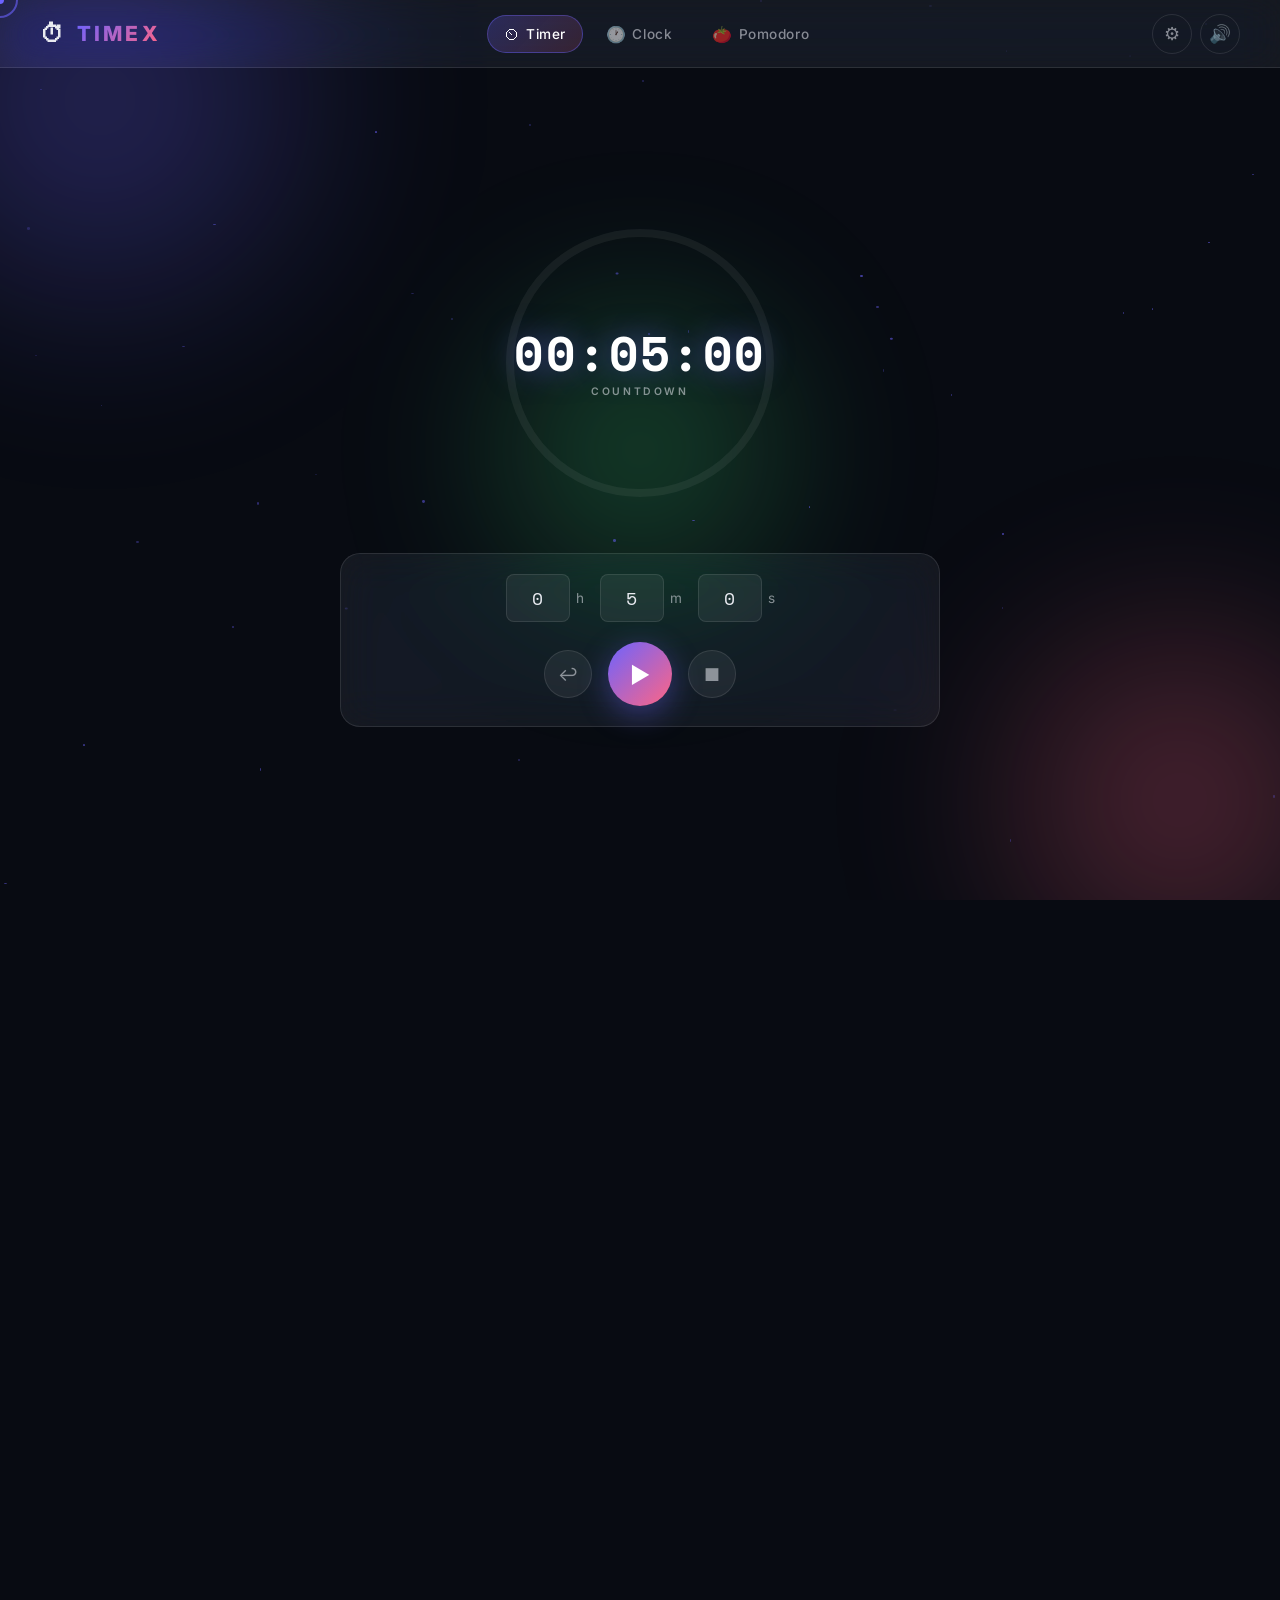
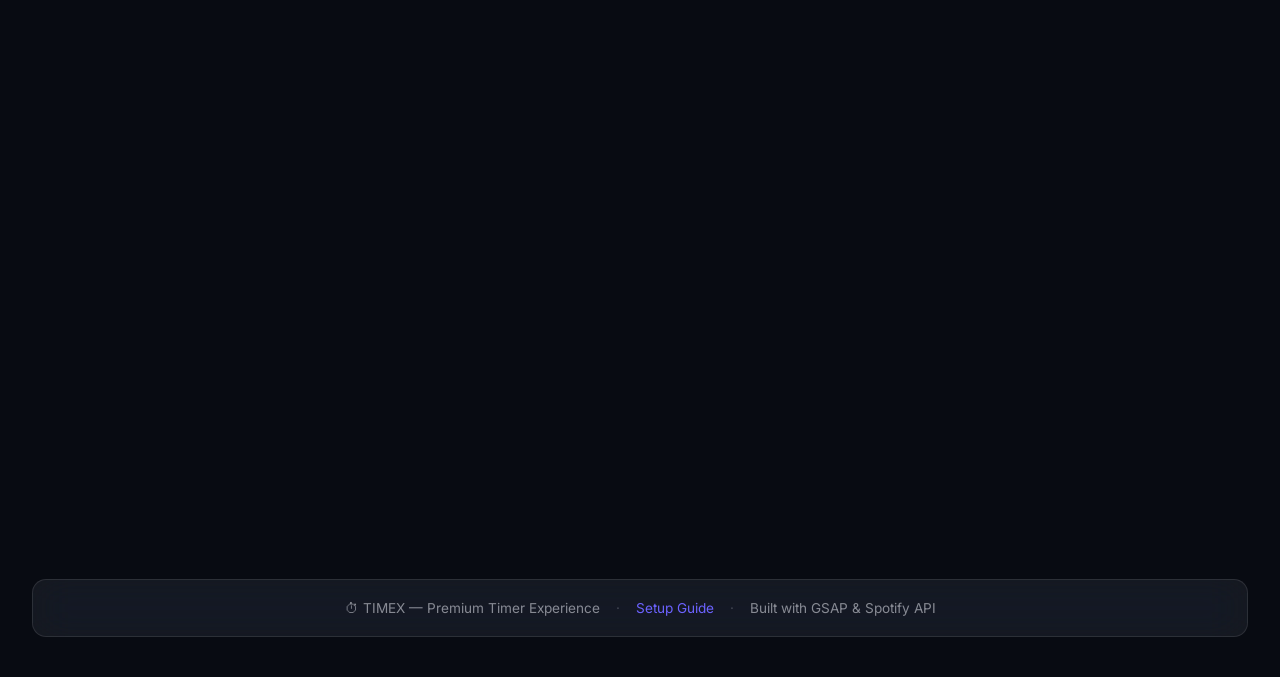
==== index.html @ 43465fa5 "feat: build immersive timer website with Spotify, Pomodoro, world clocks, GSAP animations Agent-Logs" ====
<!DOCTYPE html>
<html lang="en">
<head>
  <meta charset="UTF-8" />
  <meta name="viewport" content="width=device-width, initial-scale=1.0" />
  <title>⏱ Immersive Timer</title>
  <link rel="stylesheet" href="css/style.css" />
  <link rel="preconnect" href="https://fonts.googleapis.com" />
  <link rel="preconnect" href="https://fonts.gstatic.com" crossorigin />
  <link href="https://fonts.googleapis.com/css2?family=Inter:wght@300;400;500;600;700;800;900&family=Space+Mono:wght@400;700&display=swap" rel="stylesheet" />
</head>
<body>
  <!-- Animated background -->
  <div class="bg-canvas" id="bgCanvas">
    <div class="orb orb-1"></div>
    <div class="orb orb-2"></div>
    <div class="orb orb-3"></div>
    <div class="particle-field" id="particleField"></div>
  </div>

  <!-- Custom cursor -->
  <div class="cursor-dot" id="cursorDot"></div>
  <div class="cursor-ring" id="cursorRing"></div>

  <!-- ===================== HEADER ===================== -->
  <header class="site-header glass" id="siteHeader">
    <div class="header-inner">
      <div class="logo">
        <span class="logo-icon">⏱</span>
        <span class="logo-text">TIMEX</span>
      </div>
      <nav class="mode-nav">
        <button class="nav-btn active" data-mode="timer" aria-label="Custom Timer">
          <span class="nav-icon">⏲</span><span class="nav-label">Timer</span>
        </button>
        <button class="nav-btn" data-mode="stopclock" aria-label="Stop Clock">
          <span class="nav-icon">🕐</span><span class="nav-label">Clock</span>
        </button>
        <button class="nav-btn" data-mode="pomodoro" aria-label="Pomodoro">
          <span class="nav-icon">🍅</span><span class="nav-label">Pomodoro</span>
        </button>
      </nav>
      <div class="header-actions">
        <button class="icon-btn" id="settingsToggle" aria-label="Settings" title="Settings">⚙</button>
        <button class="icon-btn" id="soundToggle" aria-label="Toggle Sound" title="Toggle Sound">🔊</button>
      </div>
    </div>
  </header>

  <!-- ===================== HERO / TIMER SECTION ===================== -->
  <main>
    <section class="hero-section" id="heroSection">
      <div class="hero-content">
        <!-- Completion ring -->
        <div class="timer-ring-wrap" id="timerRingWrap">
          <svg class="timer-ring-svg" viewBox="0 0 300 300" aria-hidden="true">
            <circle class="ring-track" cx="150" cy="150" r="130"/>
            <circle class="ring-progress" id="ringProgress" cx="150" cy="150" r="130"/>
          </svg>

          <!-- Timer display -->
          <div class="timer-face" id="timerFace">
            <!-- Custom Timer mode -->
            <div class="mode-display" id="displayTimer">
              <div class="time-digits" id="timerDigits">00:00:00</div>
              <div class="mode-label">COUNTDOWN</div>
            </div>

            <!-- Stop Clock mode -->
            <div class="mode-display hidden" id="displayClock">
              <div class="time-digits" id="clockDigits">00:00:00</div>
              <div class="clock-date" id="clockDate"></div>
              <div class="mode-label">LIVE CLOCK</div>
            </div>

            <!-- Pomodoro mode -->
            <div class="mode-display hidden" id="displayPomodoro">
              <div class="pomodoro-phase-badge" id="pomPhaseBadge">WORK</div>
              <div class="time-digits" id="pomDigits">25:00</div>
              <div class="pomodoro-progress">
                <span id="pomCycleCount">0</span> cycles completed
              </div>
              <div class="mode-label">POMODORO</div>
            </div>
          </div>
        </div>

        <!-- Controls -->
        <div class="controls-bar glass" id="controlsBar">
          <!-- Custom timer inputs (shown in timer mode) -->
          <div class="timer-inputs" id="timerInputs">
            <label class="input-group">
              <input type="number" id="inputHours" min="0" max="99" value="0" placeholder="HH" />
              <span>h</span>
            </label>
            <label class="input-group">
              <input type="number" id="inputMinutes" min="0" max="59" value="5" placeholder="MM" />
              <span>m</span>
            </label>
            <label class="input-group">
              <input type="number" id="inputSeconds" min="0" max="59" value="0" placeholder="SS" />
              <span>s</span>
            </label>
          </div>

          <!-- Playback buttons -->
          <div class="playback-btns">
            <button class="ctrl-btn ctrl-reset" id="btnReset" aria-label="Reset">↩</button>
            <button class="ctrl-btn ctrl-play" id="btnPlay" aria-label="Start/Pause">▶</button>
            <button class="ctrl-btn ctrl-stop" id="btnStop" aria-label="Stop">■</button>
          </div>
        </div>

        <!-- Completion banner -->
        <div class="completion-banner hidden" id="completionBanner">
          <div class="completion-inner">
            <div class="completion-emoji">🎉</div>
            <div class="completion-text">Time's Up!</div>
          </div>
        </div>
      </div>
    </section>

    <!-- ===================== SETTINGS PANEL ===================== -->
    <div class="settings-overlay hidden" id="settingsOverlay">
      <div class="settings-panel glass" id="settingsPanel">
        <div class="panel-header">
          <h2>Settings</h2>
          <button class="close-btn" id="settingsClose" aria-label="Close Settings">✕</button>
        </div>
        <div class="panel-body">
          <section class="setting-group">
            <h3>Pomodoro Durations</h3>
            <label class="setting-row">
              Work duration (min)
              <input type="number" id="pomWorkDuration" min="1" max="120" value="25" />
            </label>
            <label class="setting-row">
              Short break (min)
              <input type="number" id="pomShortBreak" min="1" max="60" value="5" />
            </label>
            <label class="setting-row">
              Long break (min)
              <input type="number" id="pomLongBreak" min="1" max="60" value="15" />
            </label>
            <label class="setting-row">
              Cycles before long break
              <input type="number" id="pomCyclesBeforeLong" min="1" max="10" value="4" />
            </label>
          </section>
          <section class="setting-group">
            <h3>Notifications</h3>
            <label class="setting-row toggle-row">
              Browser notifications
              <div class="toggle-switch">
                <input type="checkbox" id="notifToggle" />
                <span class="toggle-slider"></span>
              </div>
            </label>
            <label class="setting-row toggle-row">
              Sound alerts
              <div class="toggle-switch">
                <input type="checkbox" id="soundSetting" checked />
                <span class="toggle-slider"></span>
              </div>
            </label>
          </section>
          <section class="setting-group">
            <h3>Spotify</h3>
            <label class="setting-row toggle-row">
              Pause music with timer
              <div class="toggle-switch">
                <input type="checkbox" id="spotifyPauseWithTimer" checked />
                <span class="toggle-slider"></span>
              </div>
            </label>
            <label class="setting-row">
              Client ID
              <input type="text" id="spotifyClientId" placeholder="Your Spotify Client ID" />
            </label>
            <button class="btn-primary" id="saveSpotifyClientId">Save & Connect</button>
          </section>
        </div>
      </div>
    </div>

    <!-- ===================== SPOTIFY WIDGET ===================== -->
    <section class="spotify-section section-block" id="spotifySection">
      <div class="section-header">
        <h2 class="section-title">
          <span class="section-icon">🎵</span> Now Playing
        </h2>
      </div>
      <div class="spotify-widget glass" id="spotifyWidget">
        <!-- Not connected state -->
        <div class="spotify-auth" id="spotifyAuth">
          <div class="spotify-logo">
            <svg viewBox="0 0 24 24" fill="#1DB954" width="40" height="40" aria-hidden="true">
              <path d="M12 0C5.37 0 0 5.373 0 12s5.37 12 12 12 12-5.373 12-12S18.63 0 12 0zm5.519 17.322a.748.748 0 01-1.03.248c-2.82-1.724-6.37-2.113-10.553-1.157a.748.748 0 01-.89-.572.75.75 0 01.572-.89c4.575-1.045 8.498-.596 11.649 1.34.353.216.463.68.252 1.031zm1.473-3.276a.935.935 0 01-1.287.308C14.67 12.43 10.517 11.68 6.32 12.88a.936.936 0 01-.569-1.784c4.65-1.328 9.255-.575 12.932 1.661a.935.935 0 01.31 1.289zm.126-3.41c-4.137-2.457-10.966-2.682-14.918-1.484a1.123 1.123 0 01-.678-2.147c4.541-1.43 12.093-1.153 16.866 1.717a1.123 1.123 0 01-1.27 1.865v-.001z"/>
            </svg>
          </div>
          <p>Connect Spotify to control your music</p>
          <button class="btn-spotify" id="spotifyLoginBtn" aria-label="Connect Spotify">
            Connect Spotify
          </button>
        </div>

        <!-- Connected / playing state -->
        <div class="spotify-player hidden" id="spotifyPlayer">
          <div class="now-playing-art">
            <img id="albumArt" src="" alt="Album Art" loading="lazy" />
            <div class="art-glow" id="artGlow"></div>
          </div>
          <div class="now-playing-info">
            <div class="track-name" id="trackName">No track</div>
            <div class="artist-name" id="artistName">—</div>
            <div class="album-name" id="albumName">—</div>
            <div class="progress-bar-wrap">
              <span class="progress-time" id="progressTime">0:00</span>
              <div class="progress-bar" id="progressBar">
                <div class="progress-fill" id="progressFill"></div>
              </div>
              <span class="progress-time" id="durationTime">0:00</span>
            </div>
          </div>
          <div class="spotify-controls">
            <button class="sp-btn" id="spPrev" aria-label="Previous track">⏮</button>
            <button class="sp-btn sp-play" id="spPlayPause" aria-label="Play/Pause">⏸</button>
            <button class="sp-btn" id="spNext" aria-label="Next track">⏭</button>
          </div>
          <button class="sp-disconnect" id="spotifyDisconnect" aria-label="Disconnect Spotify">Disconnect</button>
        </div>
      </div>
    </section>

    <!-- ===================== WORLD CLOCKS ===================== -->
    <section class="worldclocks-section section-block" id="worldClocksSection">
      <div class="section-header">
        <h2 class="section-title">
          <span class="section-icon">🌍</span> World Clocks
        </h2>
      </div>
      <div class="worldclocks-grid" id="worldClocksGrid">
        <!-- Populated by JS -->
      </div>
    </section>

    <!-- ===================== FOOTER ===================== -->
    <footer class="site-footer glass">
      <div class="footer-inner">
        <span>⏱ TIMEX — Premium Timer Experience</span>
        <span class="footer-sep">·</span>
        <a href="SETUP.md" class="footer-link">Setup Guide</a>
        <span class="footer-sep">·</span>
        <span>Built with GSAP &amp; Spotify API</span>
      </div>
    </footer>
  </main>

  <!-- Audio element for completion sound (generated by Web Audio API) -->
  <div aria-live="polite" id="liveRegion" class="sr-only"></div>

  <!-- Scripts -->
  <script src="https://cdnjs.cloudflare.com/ajax/libs/gsap/3.12.5/gsap.min.js"
    integrity="sha512-7eHRwcbYkK4d9d/6tD8X8U9KB9TbMkByBFnELg/4Cf9ORhvf1y7qqaAggr35r14e3y/gBLmX8yYfqZPjD4ibA=="
    crossorigin="anonymous" referrerpolicy="no-referrer"></script>
  <script src="https://cdnjs.cloudflare.com/ajax/libs/gsap/3.12.5/ScrollTrigger.min.js"
    integrity="sha512-onMTRKJBKz8M1TnqqDuGBlowlH0ohFzMXYRNebz+yOcc5TQr/zAKsthzhuv0hiyUKEiQEQXIYnkA/Q2su2RMA=="
    crossorigin="anonymous" referrerpolicy="no-referrer"></script>
  <script src="js/timer.js"></script>
  <script src="js/spotify.js"></script>
  <script src="js/worldclocks.js"></script>
  <script src="js/app.js"></script>
</body>
</html>
---- css/style.css ----
/* =========================================================
   TIMEX — Immersive Timer  |  css/style.css
   Dark glassmorphism aesthetic with GSAP-powered animations
   ========================================================= */

/* ── Variables ── */
:root {
  --clr-bg:        #080b12;
  --clr-surface:   rgba(255,255,255,0.04);
  --clr-glass:     rgba(255,255,255,0.06);
  --clr-glass-hov: rgba(255,255,255,0.10);
  --clr-border:    rgba(255,255,255,0.10);
  --clr-accent:    #6c63ff;
  --clr-accent2:   #ff6584;
  --clr-spotify:   #1DB954;
  --clr-text:      #e8eaf0;
  --clr-text-dim:  rgba(232,234,240,0.55);
  --clr-white:     #ffffff;
  --font-ui:       'Inter', sans-serif;
  --font-mono:     'Space Mono', monospace;
  --radius-lg:     20px;
  --radius-md:     14px;
  --radius-sm:     8px;
  --shadow-glow:   0 0 60px rgba(108,99,255,0.25);
  --transition:    0.3s cubic-bezier(0.4, 0, 0.2, 1);
}

/* ── Reset ── */
*, *::before, *::after { box-sizing: border-box; margin: 0; padding: 0; }
html { scroll-behavior: smooth; }
body {
  font-family: var(--font-ui);
  background: var(--clr-bg);
  color: var(--clr-text);
  min-height: 100vh;
  overflow-x: hidden;
  cursor: none;
}
img { display: block; max-width: 100%; }
a { color: inherit; text-decoration: none; }
input { font-family: inherit; }
button { font-family: inherit; cursor: none; }

/* ── Accessibility ── */
.sr-only {
  position: absolute; width: 1px; height: 1px;
  padding: 0; margin: -1px; overflow: hidden;
  clip: rect(0,0,0,0); border: 0;
}

/* =========================================================
   BACKGROUND
   ========================================================= */
.bg-canvas {
  position: fixed; inset: 0; z-index: 0;
  pointer-events: none; overflow: hidden;
}

.orb {
  position: absolute;
  border-radius: 50%;
  filter: blur(80px);
  opacity: 0.35;
  animation: orbFloat 20s ease-in-out infinite alternate;
}
.orb-1 {
  width: 600px; height: 600px;
  background: radial-gradient(circle, #6c63ff, transparent 70%);
  top: -200px; left: -200px;
  animation-duration: 18s;
}
.orb-2 {
  width: 500px; height: 500px;
  background: radial-gradient(circle, #ff6584, transparent 70%);
  bottom: -150px; right: -150px;
  animation-duration: 22s;
  animation-delay: -8s;
}
.orb-3 {
  width: 400px; height: 400px;
  background: radial-gradient(circle, #43e97b, transparent 70%);
  top: 50%; left: 50%;
  transform: translate(-50%, -50%);
  animation-duration: 25s;
  animation-delay: -14s;
}

@keyframes orbFloat {
  0%   { transform: translate(0, 0) scale(1); }
  50%  { transform: translate(40px, 30px) scale(1.05); }
  100% { transform: translate(-30px, 50px) scale(0.95); }
}

/* Particle canvas */
.particle-field { position: absolute; inset: 0; }

/* =========================================================
   CUSTOM CURSOR
   ========================================================= */
.cursor-dot, .cursor-ring {
  position: fixed;
  pointer-events: none;
  z-index: 9999;
  border-radius: 50%;
  transform: translate(-50%, -50%);
  transition: opacity 0.2s;
}
.cursor-dot {
  width: 8px; height: 8px;
  background: var(--clr-accent);
  top: 0; left: 0;
}
.cursor-ring {
  width: 36px; height: 36px;
  border: 2px solid rgba(108,99,255,0.6);
  top: 0; left: 0;
  transition: width 0.2s, height 0.2s, border-color 0.2s;
}
.cursor-ring.hover {
  width: 56px; height: 56px;
  border-color: var(--clr-accent);
}

/* =========================================================
   GLASS UTILITY
   ========================================================= */
.glass {
  background: var(--clr-glass);
  backdrop-filter: blur(20px) saturate(180%);
  -webkit-backdrop-filter: blur(20px) saturate(180%);
  border: 1px solid var(--clr-border);
  border-radius: var(--radius-lg);
}

/* =========================================================
   HEADER
   ========================================================= */
.site-header {
  position: fixed; top: 0; left: 0; right: 0;
  z-index: 100;
  border-radius: 0;
  border-top: 0;
  border-left: 0;
  border-right: 0;
  padding: 0 2rem;
  height: 68px;
  display: flex; align-items: center;
}
.header-inner {
  width: 100%; display: flex;
  align-items: center; justify-content: space-between;
  max-width: 1200px; margin: 0 auto;
}
.logo {
  display: flex; align-items: center; gap: 10px;
  font-weight: 800; font-size: 1.3rem;
  letter-spacing: 0.15em;
}
.logo-icon { font-size: 1.5rem; }
.logo-text {
  background: linear-gradient(135deg, var(--clr-accent), var(--clr-accent2));
  -webkit-background-clip: text; -webkit-text-fill-color: transparent;
}

.mode-nav { display: flex; gap: 6px; }
.nav-btn {
  display: flex; align-items: center; gap: 6px;
  padding: 8px 16px;
  border: 1px solid transparent;
  border-radius: 100px;
  background: transparent;
  color: var(--clr-text-dim);
  font-size: 0.85rem;
  font-weight: 500;
  letter-spacing: 0.04em;
  transition: var(--transition);
}
.nav-btn:hover {
  background: var(--clr-glass-hov);
  color: var(--clr-text);
  border-color: var(--clr-border);
}
.nav-btn.active {
  background: linear-gradient(135deg, rgba(108,99,255,0.25), rgba(255,101,132,0.15));
  color: var(--clr-white);
  border-color: rgba(108,99,255,0.4);
}
.nav-icon { font-size: 1rem; }

.header-actions { display: flex; gap: 8px; }
.icon-btn {
  width: 40px; height: 40px;
  display: flex; align-items: center; justify-content: center;
  border: 1px solid var(--clr-border);
  border-radius: 50%;
  background: transparent;
  color: var(--clr-text-dim);
  font-size: 1.1rem;
  transition: var(--transition);
}
.icon-btn:hover {
  background: var(--clr-glass-hov);
  color: var(--clr-text);
  border-color: var(--clr-accent);
}

/* =========================================================
   HERO / TIMER SECTION
   ========================================================= */
.hero-section {
  min-height: 100vh;
  display: flex; align-items: center; justify-content: center;
  padding: 100px 2rem 60px;
  position: relative; z-index: 1;
}
.hero-content {
  display: flex; flex-direction: column;
  align-items: center; gap: 40px;
  width: 100%; max-width: 600px;
}

/* Ring */
.timer-ring-wrap {
  position: relative;
  width: 300px; height: 300px;
  flex-shrink: 0;
}
.timer-ring-svg {
  position: absolute; inset: 0;
  width: 100%; height: 100%;
  transform: rotate(-90deg);
}
.ring-track {
  fill: none;
  stroke: rgba(255,255,255,0.06);
  stroke-width: 8;
}
.ring-progress {
  fill: none;
  stroke: url(#ringGrad);
  stroke-width: 8;
  stroke-linecap: round;
  stroke-dasharray: 816.81; /* 2π × 130 */
  stroke-dashoffset: 0;
  transition: stroke-dashoffset 1s linear;
  filter: drop-shadow(0 0 8px rgba(108,99,255,0.7));
}

/* Inject gradient via JS or inline SVG defs */
.timer-ring-svg defs { display: none; }

.timer-face {
  position: absolute; inset: 0;
  display: flex; align-items: center; justify-content: center;
}
.mode-display {
  display: flex; flex-direction: column;
  align-items: center; gap: 8px;
  text-align: center;
}
.mode-display.hidden { display: none; }

.time-digits {
  font-family: var(--font-mono);
  font-size: clamp(2rem, 7vw, 3rem);
  font-weight: 700;
  color: var(--clr-white);
  letter-spacing: 0.05em;
  text-shadow: 0 0 30px rgba(108,99,255,0.5);
  line-height: 1;
}
.mode-label {
  font-size: 0.65rem;
  letter-spacing: 0.25em;
  color: var(--clr-text-dim);
  font-weight: 600;
}
.clock-date {
  font-size: 0.8rem;
  color: var(--clr-text-dim);
  letter-spacing: 0.05em;
}
.pomodoro-phase-badge {
  font-size: 0.7rem;
  font-weight: 700;
  letter-spacing: 0.2em;
  padding: 3px 12px;
  border-radius: 100px;
  background: linear-gradient(135deg, var(--clr-accent), var(--clr-accent2));
  color: white;
}
.pomodoro-progress {
  font-size: 0.72rem;
  color: var(--clr-text-dim);
}

/* Controls bar */
.controls-bar {
  width: 100%;
  padding: 20px 24px;
  display: flex;
  flex-direction: column;
  align-items: center;
  gap: 20px;
}

/* Timer inputs */
.timer-inputs {
  display: flex; gap: 16px; align-items: center;
}
.input-group {
  display: flex; align-items: center; gap: 6px;
  font-size: 0.85rem; color: var(--clr-text-dim);
}
.input-group input {
  width: 64px;
  padding: 10px 12px;
  background: rgba(255,255,255,0.06);
  border: 1px solid var(--clr-border);
  border-radius: var(--radius-sm);
  color: var(--clr-text);
  font-family: var(--font-mono);
  font-size: 1.1rem;
  text-align: center;
  transition: var(--transition);
  appearance: textfield;
}
.input-group input::-webkit-outer-spin-button,
.input-group input::-webkit-inner-spin-button { appearance: none; }
.input-group input:focus {
  outline: none;
  border-color: var(--clr-accent);
  background: rgba(108,99,255,0.1);
}

/* Playback buttons */
.playback-btns {
  display: flex; gap: 16px; align-items: center;
}
.ctrl-btn {
  display: flex; align-items: center; justify-content: center;
  border: none;
  border-radius: 50%;
  font-size: 1.1rem;
  transition: var(--transition);
}
.ctrl-play {
  width: 64px; height: 64px;
  background: linear-gradient(135deg, var(--clr-accent), var(--clr-accent2));
  color: white;
  font-size: 1.4rem;
  box-shadow: 0 8px 30px rgba(108,99,255,0.4);
}
.ctrl-play:hover {
  transform: scale(1.08);
  box-shadow: 0 12px 40px rgba(108,99,255,0.6);
}
.ctrl-reset, .ctrl-stop {
  width: 48px; height: 48px;
  background: var(--clr-glass);
  color: var(--clr-text-dim);
  border: 1px solid var(--clr-border);
}
.ctrl-reset:hover, .ctrl-stop:hover {
  background: var(--clr-glass-hov);
  color: var(--clr-text);
  border-color: var(--clr-accent);
}
.ctrl-btn:active { transform: scale(0.94); }

/* Completion banner */
.completion-banner {
  position: fixed; inset: 0; z-index: 200;
  display: flex; align-items: center; justify-content: center;
  background: rgba(8, 11, 18, 0.85);
  backdrop-filter: blur(10px);
}
.completion-banner.hidden { display: none; }
.completion-inner {
  display: flex; flex-direction: column; align-items: center; gap: 20px;
  padding: 60px 80px;
  border-radius: var(--radius-lg);
  background: var(--clr-glass);
  border: 1px solid var(--clr-border);
  box-shadow: var(--shadow-glow);
}
.completion-emoji { font-size: 4rem; animation: pulse 1s ease-in-out infinite; }
.completion-text {
  font-size: 2.5rem; font-weight: 900;
  background: linear-gradient(135deg, var(--clr-accent), var(--clr-accent2));
  -webkit-background-clip: text; -webkit-text-fill-color: transparent;
}
@keyframes pulse {
  0%, 100% { transform: scale(1); }
  50% { transform: scale(1.15); }
}

/* =========================================================
   SETTINGS PANEL
   ========================================================= */
.settings-overlay {
  position: fixed; inset: 0; z-index: 150;
  background: rgba(8,11,18,0.7);
  backdrop-filter: blur(8px);
  display: flex; align-items: center; justify-content: center;
}
.settings-overlay.hidden { display: none; }
.settings-panel {
  width: 100%; max-width: 480px;
  max-height: 85vh;
  overflow-y: auto;
  padding: 0;
}
.panel-header {
  display: flex; align-items: center; justify-content: space-between;
  padding: 20px 28px;
  border-bottom: 1px solid var(--clr-border);
  position: sticky; top: 0;
  background: rgba(8,11,18,0.9);
  backdrop-filter: blur(10px);
  border-radius: var(--radius-lg) var(--radius-lg) 0 0;
}
.panel-header h2 {
  font-size: 1.1rem; font-weight: 700; letter-spacing: 0.05em;
}
.close-btn {
  width: 32px; height: 32px;
  display: flex; align-items: center; justify-content: center;
  border: 1px solid var(--clr-border); border-radius: 50%;
  background: transparent; color: var(--clr-text-dim);
  font-size: 0.9rem;
  transition: var(--transition);
}
.close-btn:hover { background: var(--clr-glass-hov); color: var(--clr-text); }
.panel-body { padding: 24px 28px; display: flex; flex-direction: column; gap: 28px; }

.setting-group h3 {
  font-size: 0.75rem; letter-spacing: 0.18em; font-weight: 600;
  color: var(--clr-accent); text-transform: uppercase;
  margin-bottom: 14px;
}
.setting-row {
  display: flex; align-items: center; justify-content: space-between;
  gap: 12px; padding: 8px 0;
  font-size: 0.9rem; color: var(--clr-text-dim);
  border-bottom: 1px solid rgba(255,255,255,0.04);
}
.setting-row:last-child { border-bottom: none; }
.setting-row input[type="number"],
.setting-row input[type="text"] {
  width: 90px; padding: 7px 10px;
  background: rgba(255,255,255,0.06);
  border: 1px solid var(--clr-border);
  border-radius: var(--radius-sm);
  color: var(--clr-text);
  font-size: 0.9rem; text-align: center;
  transition: var(--transition);
  font-family: inherit;
}
.setting-row input[type="text"] {
  width: 180px; text-align: left;
}
.setting-row input:focus {
  outline: none; border-color: var(--clr-accent);
  background: rgba(108,99,255,0.1);
}

/* Toggle switch */
.toggle-row { cursor: none; }
.toggle-switch {
  position: relative; width: 46px; height: 26px; flex-shrink: 0;
}
.toggle-switch input { opacity: 0; width: 0; height: 0; }
.toggle-slider {
  position: absolute; inset: 0;
  background: rgba(255,255,255,0.12);
  border-radius: 100px;
  transition: var(--transition);
}
.toggle-slider::before {
  content: '';
  position: absolute;
  width: 20px; height: 20px; border-radius: 50%;
  background: white;
  top: 3px; left: 3px;
  transition: var(--transition);
}
.toggle-switch input:checked + .toggle-slider {
  background: linear-gradient(135deg, var(--clr-accent), var(--clr-accent2));
}
.toggle-switch input:checked + .toggle-slider::before {
  transform: translateX(20px);
}

/* Buttons */
.btn-primary {
  padding: 10px 20px;
  border: none;
  border-radius: var(--radius-sm);
  background: linear-gradient(135deg, var(--clr-accent), var(--clr-accent2));
  color: white; font-weight: 600; font-size: 0.9rem;
  margin-top: 8px;
  transition: var(--transition);
}
.btn-primary:hover { opacity: 0.9; transform: translateY(-1px); }

/* =========================================================
   SECTION BLOCKS
   ========================================================= */
.section-block {
  position: relative; z-index: 1;
  padding: 80px 2rem;
  max-width: 1200px;
  margin: 0 auto;
}
.section-header { margin-bottom: 40px; text-align: center; }
.section-title {
  font-size: clamp(1.6rem, 4vw, 2.4rem);
  font-weight: 800;
  letter-spacing: -0.02em;
  display: flex; align-items: center; justify-content: center; gap: 12px;
}
.section-icon { font-size: 1.3em; }

/* =========================================================
   SPOTIFY WIDGET
   ========================================================= */
.spotify-widget {
  max-width: 700px; margin: 0 auto;
  padding: 36px;
  transition: var(--transition);
}
.spotify-widget:hover {
  background: var(--clr-glass-hov);
  box-shadow: 0 20px 60px rgba(29,185,84,0.12);
}

/* Auth state */
.spotify-auth {
  display: flex; flex-direction: column;
  align-items: center; gap: 20px;
  text-align: center; padding: 20px 0;
}
.spotify-auth p { color: var(--clr-text-dim); }
.btn-spotify {
  padding: 12px 32px;
  border: none; border-radius: 100px;
  background: var(--clr-spotify);
  color: #000; font-weight: 700; font-size: 0.95rem;
  letter-spacing: 0.04em;
  transition: var(--transition);
  box-shadow: 0 8px 30px rgba(29,185,84,0.35);
}
.btn-spotify:hover {
  transform: translateY(-2px);
  box-shadow: 0 12px 40px rgba(29,185,84,0.5);
}

/* Player state */
.spotify-player {
  display: grid;
  grid-template-columns: auto 1fr;
  grid-template-rows: auto auto auto;
  gap: 20px;
  align-items: start;
}
.spotify-player.hidden { display: none; }

.now-playing-art {
  position: relative;
  grid-row: span 2;
  width: 120px; height: 120px;
  border-radius: var(--radius-md);
  overflow: visible;
  flex-shrink: 0;
}
.now-playing-art img {
  width: 120px; height: 120px;
  border-radius: var(--radius-md);
  object-fit: cover;
  position: relative; z-index: 1;
}
.art-glow {
  position: absolute;
  inset: -8px;
  border-radius: 20px;
  filter: blur(20px);
  opacity: 0.5;
  background: var(--clr-spotify);
  z-index: 0;
}

.now-playing-info { min-width: 0; }
.track-name {
  font-size: 1.1rem; font-weight: 700;
  white-space: nowrap; overflow: hidden; text-overflow: ellipsis;
  margin-bottom: 4px;
}
.artist-name { color: var(--clr-text-dim); font-size: 0.9rem; margin-bottom: 2px; }
.album-name  { color: var(--clr-text-dim); font-size: 0.8rem; margin-bottom: 12px; }

.progress-bar-wrap {
  display: flex; align-items: center; gap: 8px;
}
.progress-time { font-size: 0.75rem; color: var(--clr-text-dim); width: 36px; flex-shrink: 0; }
.progress-bar {
  flex: 1; height: 4px;
  background: rgba(255,255,255,0.1);
  border-radius: 100px; overflow: hidden;
}
.progress-fill {
  height: 100%;
  background: var(--clr-spotify);
  border-radius: 100px;
  width: 0%;
  transition: width 1s linear;
}

.spotify-controls {
  grid-column: span 2;
  display: flex; align-items: center; justify-content: center; gap: 20px;
}
.sp-btn {
  width: 44px; height: 44px;
  display: flex; align-items: center; justify-content: center;
  border: 1px solid var(--clr-border);
  border-radius: 50%;
  background: transparent;
  color: var(--clr-text-dim);
  font-size: 1.2rem;
  transition: var(--transition);
}
.sp-btn:hover {
  background: var(--clr-glass-hov);
  color: var(--clr-text);
  border-color: var(--clr-spotify);
}
.sp-play {
  width: 56px; height: 56px;
  background: var(--clr-spotify);
  color: #000; font-size: 1.4rem;
  border-color: var(--clr-spotify);
  box-shadow: 0 6px 24px rgba(29,185,84,0.3);
}
.sp-play:hover {
  transform: scale(1.08);
  box-shadow: 0 10px 32px rgba(29,185,84,0.5);
}
.sp-disconnect {
  grid-column: span 2;
  background: none; border: 1px solid rgba(255,255,255,0.12);
  border-radius: 100px;
  color: var(--clr-text-dim); font-size: 0.8rem;
  padding: 6px 18px;
  align-self: center; justify-self: center;
  transition: var(--transition);
}
.sp-disconnect:hover {
  border-color: var(--clr-accent2);
  color: var(--clr-accent2);
}

/* =========================================================
   WORLD CLOCKS
   ========================================================= */
.worldclocks-grid {
  display: grid;
  grid-template-columns: repeat(auto-fill, minmax(200px, 1fr));
  gap: 16px;
}
.clock-card {
  padding: 24px 20px;
  border-radius: var(--radius-md);
  background: var(--clr-glass);
  border: 1px solid var(--clr-border);
  text-align: center;
  transition: var(--transition);
  position: relative; overflow: hidden;
}
.clock-card::before {
  content: '';
  position: absolute; top: 0; left: 0; right: 0;
  height: 2px;
  background: linear-gradient(90deg, var(--clr-accent), var(--clr-accent2));
  opacity: 0;
  transition: var(--transition);
}
.clock-card:hover {
  background: var(--clr-glass-hov);
  transform: translateY(-4px);
  box-shadow: 0 16px 40px rgba(108,99,255,0.15);
}
.clock-card:hover::before { opacity: 1; }

.clock-city {
  font-size: 0.7rem; letter-spacing: 0.2em; font-weight: 700;
  color: var(--clr-accent); text-transform: uppercase; margin-bottom: 8px;
}
.clock-time {
  font-family: var(--font-mono);
  font-size: 1.5rem; font-weight: 700;
  color: var(--clr-white); letter-spacing: 0.04em;
  margin-bottom: 4px;
}
.clock-tz {
  font-size: 0.72rem; color: var(--clr-text-dim);
}
.clock-date-small {
  font-size: 0.72rem; color: var(--clr-text-dim); margin-top: 2px;
}

/* =========================================================
   FOOTER
   ========================================================= */
.site-footer {
  margin: 40px 2rem;
  padding: 20px 32px;
  display: flex; align-items: center; justify-content: center;
  gap: 0;
  flex-wrap: wrap;
  text-align: center;
  font-size: 0.85rem;
  color: var(--clr-text-dim);
  border-radius: var(--radius-md);
}
.footer-sep { margin: 0 12px; opacity: 0.4; }
.footer-link { color: var(--clr-accent); transition: var(--transition); }
.footer-link:hover { color: var(--clr-white); }

/* =========================================================
   SCROLL ANIMATIONS (initial hidden states)
   ========================================================= */
.section-block { opacity: 0; transform: translateY(40px); }

/* =========================================================
   RESPONSIVE
   ========================================================= */
@media (max-width: 768px) {
  .site-header { padding: 0 1rem; }
  .nav-label { display: none; }
  .nav-btn { padding: 8px 10px; }
  .logo-text { display: none; }

  .hero-section { padding: 90px 1rem 50px; }
  .timer-ring-wrap { width: 240px; height: 240px; }
  .time-digits { font-size: clamp(1.6rem, 8vw, 2.2rem); }

  .spotify-player {
    grid-template-columns: 1fr;
  }
  .now-playing-art {
    grid-row: unset;
    margin: 0 auto;
  }
  .spotify-controls { grid-column: 1; }
  .sp-disconnect { grid-column: 1; }

  .section-block { padding: 60px 1rem; }
  .worldclocks-grid { grid-template-columns: repeat(auto-fill, minmax(150px, 1fr)); }

  .controls-bar { padding: 16px; }
  .timer-inputs { gap: 8px; }
  .input-group input { width: 52px; }

  /* Desktop cursor hidden on touch */
  .cursor-dot, .cursor-ring { display: none; }
  body { cursor: auto; }
  button { cursor: pointer; }
}

@media (max-width: 480px) {
  .timer-ring-wrap { width: 200px; height: 200px; }
  .settings-panel { margin: 1rem; border-radius: var(--radius-md); }
}

/* =========================================================
   ANIMATIONS
   ========================================================= */
@keyframes shimmer {
  0%   { background-position: -200% center; }
  100% { background-position: 200% center; }
}

/* Timer active state pulse */
.timer-active .ring-progress {
  filter: drop-shadow(0 0 12px rgba(108,99,255,0.9));
}
.timer-active .time-digits {
  animation: digitGlow 2s ease-in-out infinite alternate;
}
@keyframes digitGlow {
  from { text-shadow: 0 0 20px rgba(108,99,255,0.4); }
  to   { text-shadow: 0 0 40px rgba(108,99,255,0.8); }
}

/* Completion flash */
@keyframes completionFlash {
  0%, 100% { background: rgba(8,11,18,0.85); }
  50% { background: rgba(108,99,255,0.2); }
}
.completion-banner:not(.hidden) {
  animation: completionFlash 0.5s ease 2;
}
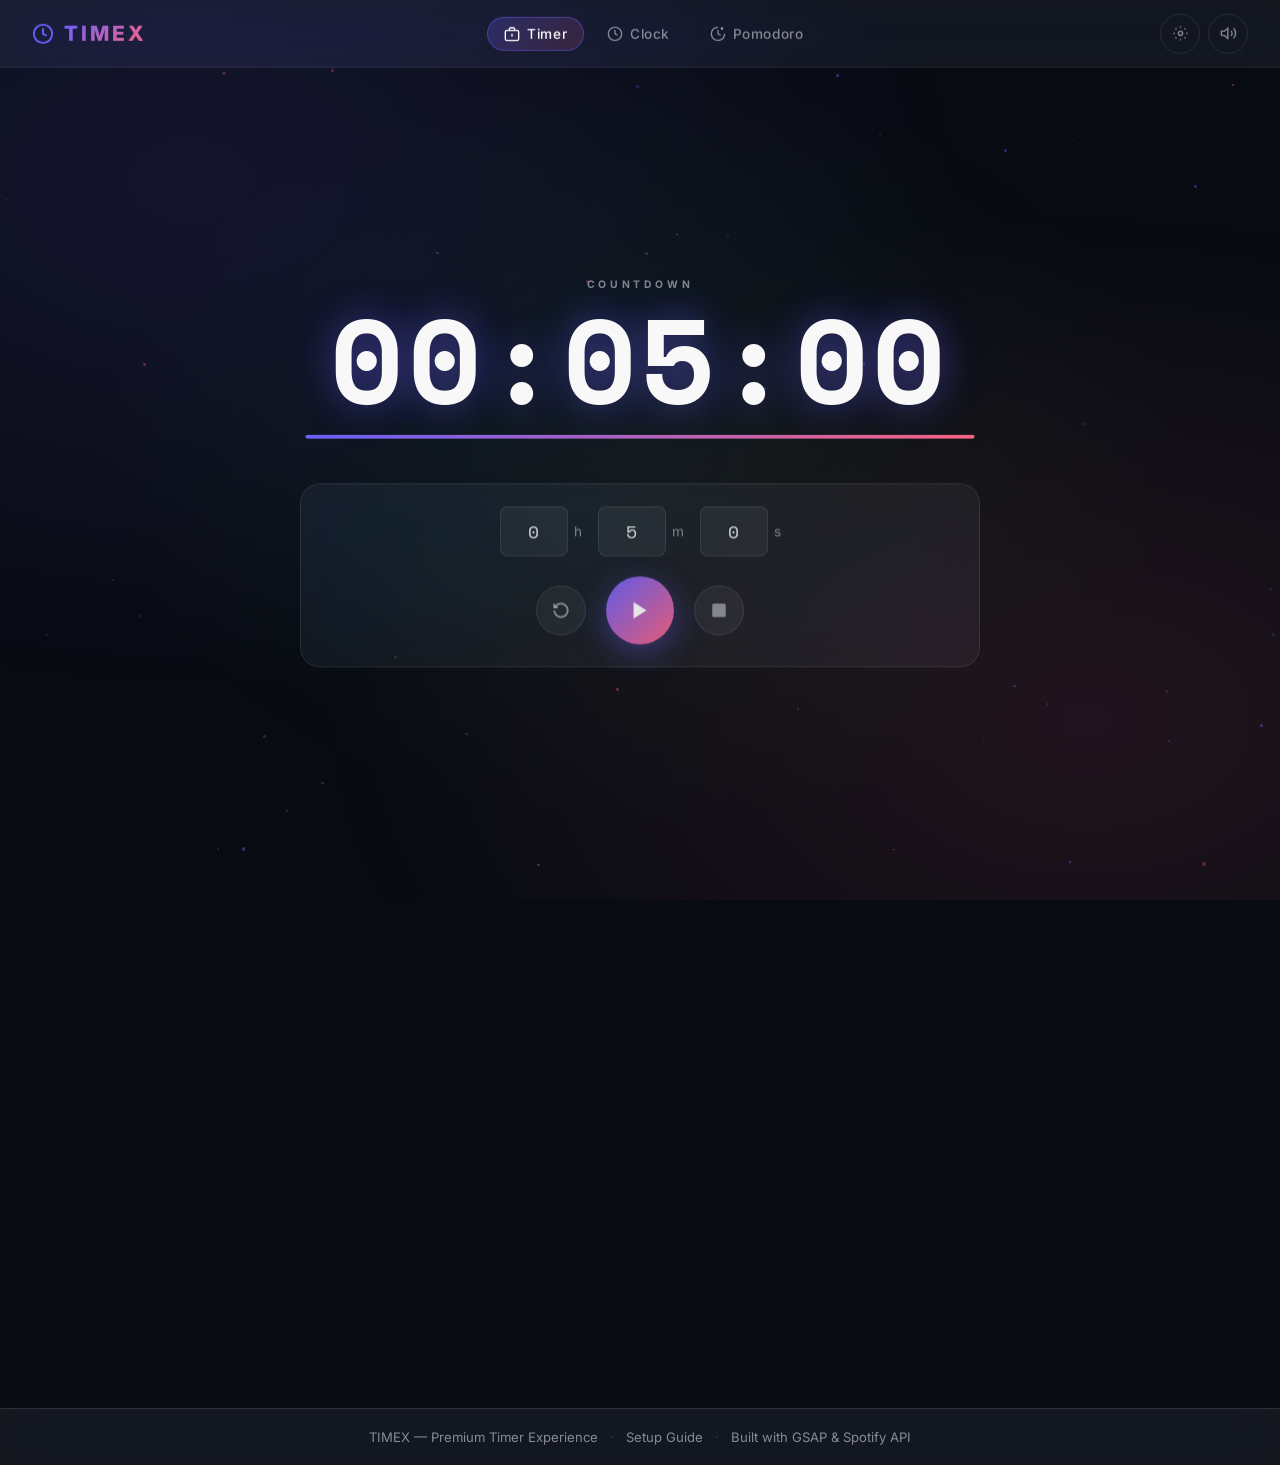
==== commit 89a94563: "Timer redesign: remove emojis, add Three.js intro, smoke trail, premium layout, SVG icons, unified w" ====
--- a/index.html
+++ b/index.html
@@ -3,86 +3,115 @@
 <head>
   <meta charset="UTF-8" />
   <meta name="viewport" content="width=device-width, initial-scale=1.0" />
-  <title>⏱ Immersive Timer</title>
+  <title>TIMEX — Premium Timer</title>
   <link rel="stylesheet" href="css/style.css" />
   <link rel="preconnect" href="https://fonts.googleapis.com" />
   <link rel="preconnect" href="https://fonts.gstatic.com" crossorigin />
   <link href="https://fonts.googleapis.com/css2?family=Inter:wght@300;400;500;600;700;800;900&family=Space+Mono:wght@400;700&display=swap" rel="stylesheet" />
 </head>
 <body>
+
+  <!-- ===================== INTRO / LOADING SCREEN ===================== -->
+  <div id="introScreen">
+    <canvas id="introCanvas"></canvas>
+    <div class="intro-content">
+      <div class="intro-logo">TIMEX</div>
+      <div class="intro-tagline">Premium Timer Experience</div>
+      <div class="intro-bar"><div class="intro-bar-fill" id="introBarFill"></div></div>
+    </div>
+  </div>
+
+  <!-- Smoke trail container -->
+  <div id="smokeTrail" aria-hidden="true"></div>
+
   <!-- Animated background -->
   <div class="bg-canvas" id="bgCanvas">
-    <div class="orb orb-1"></div>
-    <div class="orb orb-2"></div>
-    <div class="orb orb-3"></div>
     <div class="particle-field" id="particleField"></div>
   </div>
-
-  <!-- Custom cursor -->
-  <div class="cursor-dot" id="cursorDot"></div>
-  <div class="cursor-ring" id="cursorRing"></div>
 
   <!-- ===================== HEADER ===================== -->
   <header class="site-header glass" id="siteHeader">
     <div class="header-inner">
       <div class="logo">
-        <span class="logo-icon">⏱</span>
+        <svg class="logo-icon-svg" viewBox="0 0 24 24" fill="none" stroke="currentColor" stroke-width="2" aria-hidden="true">
+          <circle cx="12" cy="12" r="10"/>
+          <polyline points="12 6 12 12 16 14"/>
+        </svg>
         <span class="logo-text">TIMEX</span>
       </div>
       <nav class="mode-nav">
         <button class="nav-btn active" data-mode="timer" aria-label="Custom Timer">
-          <span class="nav-icon">⏲</span><span class="nav-label">Timer</span>
+          <svg class="nav-icon-svg" viewBox="0 0 24 24" fill="none" stroke="currentColor" stroke-width="2" aria-hidden="true"><rect x="2" y="7" width="20" height="15" rx="2"/><path d="M16 7V5a2 2 0 0 0-2-2h-4a2 2 0 0 0-2 2v2"/><line x1="12" y1="12" x2="12" y2="16"/></svg>
+          <span class="nav-label">Timer</span>
         </button>
         <button class="nav-btn" data-mode="stopclock" aria-label="Stop Clock">
-          <span class="nav-icon">🕐</span><span class="nav-label">Clock</span>
+          <svg class="nav-icon-svg" viewBox="0 0 24 24" fill="none" stroke="currentColor" stroke-width="2" aria-hidden="true"><circle cx="12" cy="12" r="10"/><polyline points="12 6 12 12 16 14"/></svg>
+          <span class="nav-label">Clock</span>
         </button>
         <button class="nav-btn" data-mode="pomodoro" aria-label="Pomodoro">
-          <span class="nav-icon">🍅</span><span class="nav-label">Pomodoro</span>
+          <svg class="nav-icon-svg" viewBox="0 0 24 24" fill="none" stroke="currentColor" stroke-width="2" aria-hidden="true"><path d="M12 2C6.48 2 2 6.48 2 12s4.48 10 10 10 10-4.48 10-10"/><path d="M12 6v6l4 2"/><path d="M18 2v4"/><path d="M20 4h-4"/></svg>
+          <span class="nav-label">Pomodoro</span>
         </button>
       </nav>
       <div class="header-actions">
-        <button class="icon-btn" id="settingsToggle" aria-label="Settings" title="Settings">⚙</button>
-        <button class="icon-btn" id="soundToggle" aria-label="Toggle Sound" title="Toggle Sound">🔊</button>
+        <button class="icon-btn" id="settingsToggle" aria-label="Settings" title="Settings">
+          <svg viewBox="0 0 24 24" fill="none" stroke="currentColor" stroke-width="2" aria-hidden="true"><circle cx="12" cy="12" r="3"/><path d="M19.07 4.93l-1.41 1.41M4.93 4.93l1.41 1.41M19.07 19.07l-1.41-1.41M4.93 19.07l1.41-1.41M12 2v2M12 20v2M2 12h2M20 12h2"/></svg>
+        </button>
+        <button class="icon-btn" id="soundToggle" aria-label="Toggle Sound" title="Toggle Sound">
+          <svg id="soundIconOn" viewBox="0 0 24 24" fill="none" stroke="currentColor" stroke-width="2" aria-hidden="true"><polygon points="11 5 6 9 2 9 2 15 6 15 11 19 11 5"/><path d="M19.07 4.93a10 10 0 0 1 0 14.14M15.54 8.46a5 5 0 0 1 0 7.07"/></svg>
+          <svg id="soundIconOff" viewBox="0 0 24 24" fill="none" stroke="currentColor" stroke-width="2" aria-hidden="true" style="display:none"><polygon points="11 5 6 9 2 9 2 15 6 15 11 19 11 5"/><line x1="23" y1="9" x2="17" y2="15"/><line x1="17" y1="9" x2="23" y2="15"/></svg>
+        </button>
       </div>
     </div>
   </header>
 
-  <!-- ===================== HERO / TIMER SECTION ===================== -->
+  <!-- ===================== MAIN ===================== -->
   <main>
+
+    <!-- ===================== HERO / TIMER SECTION ===================== -->
     <section class="hero-section" id="heroSection">
       <div class="hero-content">
-        <!-- Completion ring -->
-        <div class="timer-ring-wrap" id="timerRingWrap">
-          <svg class="timer-ring-svg" viewBox="0 0 300 300" aria-hidden="true">
-            <circle class="ring-track" cx="150" cy="150" r="130"/>
-            <circle class="ring-progress" id="ringProgress" cx="150" cy="150" r="130"/>
-          </svg>
-
-          <!-- Timer display -->
-          <div class="timer-face" id="timerFace">
-            <!-- Custom Timer mode -->
-            <div class="mode-display" id="displayTimer">
-              <div class="time-digits" id="timerDigits">00:00:00</div>
-              <div class="mode-label">COUNTDOWN</div>
-            </div>
-
-            <!-- Stop Clock mode -->
-            <div class="mode-display hidden" id="displayClock">
-              <div class="time-digits" id="clockDigits">00:00:00</div>
-              <div class="clock-date" id="clockDate"></div>
-              <div class="mode-label">LIVE CLOCK</div>
-            </div>
-
-            <!-- Pomodoro mode -->
-            <div class="mode-display hidden" id="displayPomodoro">
-              <div class="pomodoro-phase-badge" id="pomPhaseBadge">WORK</div>
-              <div class="time-digits" id="pomDigits">25:00</div>
-              <div class="pomodoro-progress">
-                <span id="pomCycleCount">0</span> cycles completed
-              </div>
-              <div class="mode-label">POMODORO</div>
-            </div>
-          </div>
+
+        <!-- Timer display (no ring) -->
+        <div class="timer-display-wrap" id="timerRingWrap">
+
+          <!-- Custom Timer mode -->
+          <div class="mode-display" id="displayTimer">
+            <div class="mode-label-top">COUNTDOWN</div>
+            <div class="time-digits" id="timerDigits">00:00:00</div>
+            <div class="timer-progress-wrap">
+              <div class="timer-progress-bar" id="timerProgressBar">
+                <div class="timer-progress-fill" id="ringProgress"></div>
+              </div>
+            </div>
+          </div>
+
+          <!-- Stop Clock mode -->
+          <div class="mode-display hidden" id="displayClock">
+            <div class="mode-label-top">LIVE CLOCK</div>
+            <div class="time-digits" id="clockDigits">00:00:00</div>
+            <div class="clock-date" id="clockDate"></div>
+            <div class="timer-progress-wrap">
+              <div class="timer-progress-bar" id="clockProgressBar">
+                <div class="timer-progress-fill" id="clockRingProgress"></div>
+              </div>
+            </div>
+          </div>
+
+          <!-- Pomodoro mode -->
+          <div class="mode-display hidden" id="displayPomodoro">
+            <div class="pomodoro-phase-badge" id="pomPhaseBadge">WORK</div>
+            <div class="time-digits" id="pomDigits">25:00</div>
+            <div class="pomodoro-cycles">
+              <span id="pomCycleCount">0</span> cycles completed
+            </div>
+            <div class="timer-progress-wrap">
+              <div class="timer-progress-bar" id="pomProgressBar">
+                <div class="timer-progress-fill" id="pomRingProgress"></div>
+              </div>
+            </div>
+          </div>
+
         </div>
 
         <!-- Controls -->
@@ -105,150 +134,104 @@
 
           <!-- Playback buttons -->
           <div class="playback-btns">
-            <button class="ctrl-btn ctrl-reset" id="btnReset" aria-label="Reset">↩</button>
-            <button class="ctrl-btn ctrl-play" id="btnPlay" aria-label="Start/Pause">▶</button>
-            <button class="ctrl-btn ctrl-stop" id="btnStop" aria-label="Stop">■</button>
+            <button class="ctrl-btn ctrl-reset" id="btnReset" aria-label="Reset">
+              <svg viewBox="0 0 24 24" fill="none" stroke="currentColor" stroke-width="2.5" aria-hidden="true"><path d="M3 12a9 9 0 1 0 9-9 9.75 9.75 0 0 0-6.74 2.74L3 8"/><path d="M3 3v5h5"/></svg>
+            </button>
+            <button class="ctrl-btn ctrl-play" id="btnPlay" aria-label="Start/Pause">
+              <svg id="playIcon" viewBox="0 0 24 24" fill="currentColor" aria-hidden="true"><polygon points="5 3 19 12 5 21 5 3"/></svg>
+              <svg id="pauseIcon" viewBox="0 0 24 24" fill="currentColor" aria-hidden="true" style="display:none"><rect x="6" y="4" width="4" height="16"/><rect x="14" y="4" width="4" height="16"/></svg>
+            </button>
+            <button class="ctrl-btn ctrl-stop" id="btnStop" aria-label="Stop">
+              <svg viewBox="0 0 24 24" fill="currentColor" aria-hidden="true"><rect x="3" y="3" width="18" height="18" rx="2"/></svg>
+            </button>
           </div>
         </div>
 
         <!-- Completion banner -->
         <div class="completion-banner hidden" id="completionBanner">
           <div class="completion-inner">
-            <div class="completion-emoji">🎉</div>
+            <div class="completion-icon">
+              <svg viewBox="0 0 24 24" fill="none" stroke="currentColor" stroke-width="2" aria-hidden="true"><polyline points="20 6 9 17 4 12"/></svg>
+            </div>
             <div class="completion-text">Time's Up!</div>
+            <div class="completion-sub">Well done. Take a moment.</div>
           </div>
         </div>
       </div>
     </section>
 
-    <!-- ===================== SETTINGS PANEL ===================== -->
-    <div class="settings-overlay hidden" id="settingsOverlay">
-      <div class="settings-panel glass" id="settingsPanel">
-        <div class="panel-header">
-          <h2>Settings</h2>
-          <button class="close-btn" id="settingsClose" aria-label="Close Settings">✕</button>
-        </div>
-        <div class="panel-body">
-          <section class="setting-group">
-            <h3>Pomodoro Durations</h3>
-            <label class="setting-row">
-              Work duration (min)
-              <input type="number" id="pomWorkDuration" min="1" max="120" value="25" />
-            </label>
-            <label class="setting-row">
-              Short break (min)
-              <input type="number" id="pomShortBreak" min="1" max="60" value="5" />
-            </label>
-            <label class="setting-row">
-              Long break (min)
-              <input type="number" id="pomLongBreak" min="1" max="60" value="15" />
-            </label>
-            <label class="setting-row">
-              Cycles before long break
-              <input type="number" id="pomCyclesBeforeLong" min="1" max="10" value="4" />
-            </label>
-          </section>
-          <section class="setting-group">
-            <h3>Notifications</h3>
-            <label class="setting-row toggle-row">
-              Browser notifications
-              <div class="toggle-switch">
-                <input type="checkbox" id="notifToggle" />
-                <span class="toggle-slider"></span>
-              </div>
-            </label>
-            <label class="setting-row toggle-row">
-              Sound alerts
-              <div class="toggle-switch">
-                <input type="checkbox" id="soundSetting" checked />
-                <span class="toggle-slider"></span>
-              </div>
-            </label>
-          </section>
-          <section class="setting-group">
-            <h3>Spotify</h3>
-            <label class="setting-row toggle-row">
-              Pause music with timer
-              <div class="toggle-switch">
-                <input type="checkbox" id="spotifyPauseWithTimer" checked />
-                <span class="toggle-slider"></span>
-              </div>
-            </label>
-            <label class="setting-row">
-              Client ID
-              <input type="text" id="spotifyClientId" placeholder="Your Spotify Client ID" />
-            </label>
-            <button class="btn-primary" id="saveSpotifyClientId">Save & Connect</button>
-          </section>
-        </div>
-      </div>
-    </div>
-
-    <!-- ===================== SPOTIFY WIDGET ===================== -->
-    <section class="spotify-section section-block" id="spotifySection">
-      <div class="section-header">
-        <h2 class="section-title">
-          <span class="section-icon">🎵</span> Now Playing
-        </h2>
-      </div>
-      <div class="spotify-widget glass" id="spotifyWidget">
-        <!-- Not connected state -->
-        <div class="spotify-auth" id="spotifyAuth">
-          <div class="spotify-logo">
-            <svg viewBox="0 0 24 24" fill="#1DB954" width="40" height="40" aria-hidden="true">
-              <path d="M12 0C5.37 0 0 5.373 0 12s5.37 12 12 12 12-5.373 12-12S18.63 0 12 0zm5.519 17.322a.748.748 0 01-1.03.248c-2.82-1.724-6.37-2.113-10.553-1.157a.748.748 0 01-.89-.572.75.75 0 01.572-.89c4.575-1.045 8.498-.596 11.649 1.34.353.216.463.68.252 1.031zm1.473-3.276a.935.935 0 01-1.287.308C14.67 12.43 10.517 11.68 6.32 12.88a.936.936 0 01-.569-1.784c4.65-1.328 9.255-.575 12.932 1.661a.935.935 0 01.31 1.289zm.126-3.41c-4.137-2.457-10.966-2.682-14.918-1.484a1.123 1.123 0 01-.678-2.147c4.541-1.43 12.093-1.153 16.866 1.717a1.123 1.123 0 01-1.27 1.865v-.001z"/>
-            </svg>
-          </div>
-          <p>Connect Spotify to control your music</p>
-          <button class="btn-spotify" id="spotifyLoginBtn" aria-label="Connect Spotify">
-            Connect Spotify
-          </button>
-        </div>
-
-        <!-- Connected / playing state -->
-        <div class="spotify-player hidden" id="spotifyPlayer">
-          <div class="now-playing-art">
-            <img id="albumArt" src="" alt="Album Art" loading="lazy" />
-            <div class="art-glow" id="artGlow"></div>
-          </div>
-          <div class="now-playing-info">
-            <div class="track-name" id="trackName">No track</div>
-            <div class="artist-name" id="artistName">—</div>
-            <div class="album-name" id="albumName">—</div>
-            <div class="progress-bar-wrap">
-              <span class="progress-time" id="progressTime">0:00</span>
-              <div class="progress-bar" id="progressBar">
-                <div class="progress-fill" id="progressFill"></div>
-              </div>
-              <span class="progress-time" id="durationTime">0:00</span>
-            </div>
-          </div>
-          <div class="spotify-controls">
-            <button class="sp-btn" id="spPrev" aria-label="Previous track">⏮</button>
-            <button class="sp-btn sp-play" id="spPlayPause" aria-label="Play/Pause">⏸</button>
-            <button class="sp-btn" id="spNext" aria-label="Next track">⏭</button>
-          </div>
-          <button class="sp-disconnect" id="spotifyDisconnect" aria-label="Disconnect Spotify">Disconnect</button>
-        </div>
-      </div>
-    </section>
-
-    <!-- ===================== WORLD CLOCKS ===================== -->
-    <section class="worldclocks-section section-block" id="worldClocksSection">
-      <div class="section-header">
-        <h2 class="section-title">
-          <span class="section-icon">🌍</span> World Clocks
-        </h2>
-      </div>
-      <div class="worldclocks-grid" id="worldClocksGrid">
-        <!-- Populated by JS -->
+    <!-- ===================== BOTTOM PANELS ===================== -->
+    <section class="panels-section" id="panelsSection">
+      <div class="panels-grid">
+
+        <!-- ===================== SPOTIFY WIDGET ===================== -->
+        <div class="panel-block spotify-panel glass" id="spotifySection">
+          <div class="panel-title">
+            <svg viewBox="0 0 24 24" fill="#1DB954" width="18" height="18" aria-hidden="true"><path d="M12 0C5.37 0 0 5.373 0 12s5.37 12 12 12 12-5.373 12-12S18.63 0 12 0zm5.519 17.322a.748.748 0 01-1.03.248c-2.82-1.724-6.37-2.113-10.553-1.157a.748.748 0 01-.89-.572.75.75 0 01.572-.89c4.575-1.045 8.498-.596 11.649 1.34.353.216.463.68.252 1.031zm1.473-3.276a.935.935 0 01-1.287.308C14.67 12.43 10.517 11.68 6.32 12.88a.936.936 0 01-.569-1.784c4.65-1.328 9.255-.575 12.932 1.661a.935.935 0 01.31 1.289zm.126-3.41c-4.137-2.457-10.966-2.682-14.918-1.484a1.123 1.123 0 01-.678-2.147c4.541-1.43 12.093-1.153 16.866 1.717a1.123 1.123 0 01-1.27 1.865v-.001z"/></svg>
+            Now Playing
+          </div>
+          <div class="spotify-widget" id="spotifyWidget">
+            <!-- Not connected state -->
+            <div class="spotify-auth" id="spotifyAuth">
+              <div class="spotify-logo">
+                <svg viewBox="0 0 24 24" fill="#1DB954" width="48" height="48" aria-hidden="true"><path d="M12 0C5.37 0 0 5.373 0 12s5.37 12 12 12 12-5.373 12-12S18.63 0 12 0zm5.519 17.322a.748.748 0 01-1.03.248c-2.82-1.724-6.37-2.113-10.553-1.157a.748.748 0 01-.89-.572.75.75 0 01.572-.89c4.575-1.045 8.498-.596 11.649 1.34.353.216.463.68.252 1.031zm1.473-3.276a.935.935 0 01-1.287.308C14.67 12.43 10.517 11.68 6.32 12.88a.936.936 0 01-.569-1.784c4.65-1.328 9.255-.575 12.932 1.661a.935.935 0 01.31 1.289zm.126-3.41c-4.137-2.457-10.966-2.682-14.918-1.484a1.123 1.123 0 01-.678-2.147c4.541-1.43 12.093-1.153 16.866 1.717a1.123 1.123 0 01-1.27 1.865v-.001z"/></svg>
+              </div>
+              <p>Connect Spotify to control your music</p>
+              <button class="btn-spotify" id="spotifyLoginBtn" aria-label="Connect Spotify">Connect Spotify</button>
+            </div>
+            <!-- Connected / playing state -->
+            <div class="spotify-player hidden" id="spotifyPlayer">
+              <div class="now-playing-art">
+                <img id="albumArt" src="" alt="Album Art" loading="lazy" />
+                <div class="art-glow" id="artGlow"></div>
+              </div>
+              <div class="now-playing-info">
+                <div class="track-name" id="trackName">No track</div>
+                <div class="artist-name" id="artistName">—</div>
+                <div class="album-name" id="albumName">—</div>
+                <div class="progress-bar-wrap">
+                  <span class="progress-time" id="progressTime">0:00</span>
+                  <div class="progress-bar" id="progressBar">
+                    <div class="progress-fill" id="progressFill"></div>
+                  </div>
+                  <span class="progress-time" id="durationTime">0:00</span>
+                </div>
+              </div>
+              <div class="spotify-controls">
+                <button class="sp-btn" id="spPrev" aria-label="Previous track">
+                  <svg viewBox="0 0 24 24" fill="currentColor" aria-hidden="true"><polygon points="19 20 9 12 19 4 19 20"/><line x1="5" y1="19" x2="5" y2="5"/></svg>
+                </button>
+                <button class="sp-btn sp-play" id="spPlayPause" aria-label="Play/Pause">
+                  <svg id="spPlayIcon" viewBox="0 0 24 24" fill="currentColor" aria-hidden="true"><polygon points="5 3 19 12 5 21 5 3"/></svg>
+                  <svg id="spPauseIcon" viewBox="0 0 24 24" fill="currentColor" aria-hidden="true" style="display:none"><rect x="6" y="4" width="4" height="16"/><rect x="14" y="4" width="4" height="16"/></svg>
+                </button>
+                <button class="sp-btn" id="spNext" aria-label="Next track">
+                  <svg viewBox="0 0 24 24" fill="currentColor" aria-hidden="true"><polygon points="5 4 15 12 5 20 5 4"/><line x1="19" y1="5" x2="19" y2="19"/></svg>
+                </button>
+              </div>
+              <button class="sp-disconnect" id="spotifyDisconnect" aria-label="Disconnect Spotify">Disconnect</button>
+            </div>
+          </div>
+        </div>
+
+        <!-- ===================== WORLD CLOCKS ===================== -->
+        <div class="panel-block worldclocks-panel glass" id="worldClocksSection">
+          <div class="panel-title">
+            <svg viewBox="0 0 24 24" fill="none" stroke="currentColor" stroke-width="2" width="18" height="18" aria-hidden="true"><circle cx="12" cy="12" r="10"/><line x1="2" y1="12" x2="22" y2="12"/><path d="M12 2a15.3 15.3 0 0 1 4 10 15.3 15.3 0 0 1-4 10 15.3 15.3 0 0 1-4-10 15.3 15.3 0 0 1 4-10z"/></svg>
+            World Clocks
+          </div>
+          <div class="worldclocks-grid" id="worldClocksGrid">
+            <!-- Populated by JS -->
+          </div>
+        </div>
+
       </div>
     </section>
 
     <!-- ===================== FOOTER ===================== -->
     <footer class="site-footer glass">
       <div class="footer-inner">
-        <span>⏱ TIMEX — Premium Timer Experience</span>
+        <span>TIMEX — Premium Timer Experience</span>
         <span class="footer-sep">·</span>
         <a href="SETUP.md" class="footer-link">Setup Guide</a>
         <span class="footer-sep">·</span>
@@ -257,7 +240,72 @@
     </footer>
   </main>
 
-  <!-- Audio element for completion sound (generated by Web Audio API) -->
+  <!-- ===================== SETTINGS PANEL ===================== -->
+  <div class="settings-overlay hidden" id="settingsOverlay">
+    <div class="settings-panel glass" id="settingsPanel">
+      <div class="panel-header">
+        <h2>Settings</h2>
+        <button class="close-btn" id="settingsClose" aria-label="Close Settings">
+          <svg viewBox="0 0 24 24" fill="none" stroke="currentColor" stroke-width="2.5" aria-hidden="true"><line x1="18" y1="6" x2="6" y2="18"/><line x1="6" y1="6" x2="18" y2="18"/></svg>
+        </button>
+      </div>
+      <div class="panel-body">
+        <section class="setting-group">
+          <h3>Pomodoro Durations</h3>
+          <label class="setting-row">
+            Work duration (min)
+            <input type="number" id="pomWorkDuration" min="1" max="120" value="25" />
+          </label>
+          <label class="setting-row">
+            Short break (min)
+            <input type="number" id="pomShortBreak" min="1" max="60" value="5" />
+          </label>
+          <label class="setting-row">
+            Long break (min)
+            <input type="number" id="pomLongBreak" min="1" max="60" value="15" />
+          </label>
+          <label class="setting-row">
+            Cycles before long break
+            <input type="number" id="pomCyclesBeforeLong" min="1" max="10" value="4" />
+          </label>
+        </section>
+        <section class="setting-group">
+          <h3>Notifications</h3>
+          <label class="setting-row toggle-row">
+            Browser notifications
+            <div class="toggle-switch">
+              <input type="checkbox" id="notifToggle" />
+              <span class="toggle-slider"></span>
+            </div>
+          </label>
+          <label class="setting-row toggle-row">
+            Sound alerts
+            <div class="toggle-switch">
+              <input type="checkbox" id="soundSetting" checked />
+              <span class="toggle-slider"></span>
+            </div>
+          </label>
+        </section>
+        <section class="setting-group">
+          <h3>Spotify</h3>
+          <label class="setting-row toggle-row">
+            Pause music with timer
+            <div class="toggle-switch">
+              <input type="checkbox" id="spotifyPauseWithTimer" checked />
+              <span class="toggle-slider"></span>
+            </div>
+          </label>
+          <label class="setting-row">
+            Client ID
+            <input type="text" id="spotifyClientId" placeholder="Your Spotify Client ID" />
+          </label>
+          <button class="btn-primary" id="saveSpotifyClientId">Save &amp; Connect</button>
+        </section>
+      </div>
+    </div>
+  </div>
+
+  <!-- Accessibility live region -->
   <div aria-live="polite" id="liveRegion" class="sr-only"></div>
 
   <!-- Scripts -->
@@ -267,6 +315,8 @@
   <script src="https://cdnjs.cloudflare.com/ajax/libs/gsap/3.12.5/ScrollTrigger.min.js"
     integrity="sha512-onMTRKJBKz8M1TnqqDuGBlowlH0ohFzMXYRNebz+yOcc5TQr/zAKsthzhuv0hiyUKEiQEQXIYnkA/Q2su2RMA=="
     crossorigin="anonymous" referrerpolicy="no-referrer"></script>
+  <script src="https://cdnjs.cloudflare.com/ajax/libs/three.js/r134/three.min.js"
+    crossorigin="anonymous" referrerpolicy="no-referrer"></script>
   <script src="js/timer.js"></script>
   <script src="js/spotify.js"></script>
   <script src="js/worldclocks.js"></script>
--- a/css/style.css
+++ b/css/style.css
@@ -1,17 +1,18 @@
 /* =========================================================
-   TIMEX — Immersive Timer  |  css/style.css
-   Dark glassmorphism aesthetic with GSAP-powered animations
+   TIMEX — Premium Timer  |  css/style.css
+   Dark glassmorphism aesthetic — no emojis, no rings
    ========================================================= */
 
 /* ── Variables ── */
 :root {
   --clr-bg:        #080b12;
   --clr-surface:   rgba(255,255,255,0.04);
-  --clr-glass:     rgba(255,255,255,0.06);
+  --clr-glass:     rgba(255,255,255,0.055);
   --clr-glass-hov: rgba(255,255,255,0.10);
   --clr-border:    rgba(255,255,255,0.10);
   --clr-accent:    #6c63ff;
   --clr-accent2:   #ff6584;
+  --clr-accent3:   #43e97b;
   --clr-spotify:   #1DB954;
   --clr-text:      #e8eaf0;
   --clr-text-dim:  rgba(232,234,240,0.55);
@@ -49,85 +50,93 @@
 }
 
 /* =========================================================
+   INTRO / THREE.JS LOADING SCREEN
+   ========================================================= */
+#introScreen {
+  position: fixed; inset: 0; z-index: 1000;
+  background: var(--clr-bg);
+  display: flex; align-items: center; justify-content: center;
+}
+#introCanvas {
+  position: absolute; inset: 0;
+  width: 100%; height: 100%;
+}
+.intro-content {
+  position: relative; z-index: 1;
+  display: flex; flex-direction: column; align-items: center; gap: 16px;
+  text-align: center;
+}
+.intro-logo {
+  font-size: clamp(3rem, 10vw, 6rem);
+  font-weight: 900;
+  letter-spacing: 0.3em;
+  background: linear-gradient(135deg, var(--clr-accent), var(--clr-accent2), var(--clr-accent3));
+  -webkit-background-clip: text; -webkit-text-fill-color: transparent;
+  background-clip: text;
+  text-shadow: none;
+  animation: introGlow 2s ease-in-out infinite alternate;
+}
+@keyframes introGlow {
+  from { filter: drop-shadow(0 0 20px rgba(108,99,255,0.6)); }
+  to   { filter: drop-shadow(0 0 40px rgba(255,101,132,0.6)); }
+}
+.intro-tagline {
+  font-size: 0.9rem;
+  letter-spacing: 0.3em;
+  color: var(--clr-text-dim);
+  text-transform: uppercase;
+}
+.intro-bar {
+  width: 200px; height: 2px;
+  background: rgba(255,255,255,0.1);
+  border-radius: 100px;
+  overflow: hidden;
+  margin-top: 8px;
+}
+.intro-bar-fill {
+  height: 100%; width: 0%;
+  background: linear-gradient(90deg, var(--clr-accent), var(--clr-accent2));
+  border-radius: 100px;
+  transition: width 0.1s linear;
+}
+
+/* =========================================================
+   SMOKE TRAIL
+   ========================================================= */
+#smokeTrail {
+  position: fixed; inset: 0; z-index: 9998;
+  pointer-events: none; overflow: hidden;
+}
+.smoke-particle {
+  position: fixed;
+  pointer-events: none;
+  border-radius: 50%;
+  transform: translate(-50%, -50%);
+  will-change: transform, opacity;
+}
+
+/* =========================================================
    BACKGROUND
    ========================================================= */
 .bg-canvas {
   position: fixed; inset: 0; z-index: 0;
   pointer-events: none; overflow: hidden;
-}
-
-.orb {
-  position: absolute;
-  border-radius: 50%;
-  filter: blur(80px);
-  opacity: 0.35;
-  animation: orbFloat 20s ease-in-out infinite alternate;
-}
-.orb-1 {
-  width: 600px; height: 600px;
-  background: radial-gradient(circle, #6c63ff, transparent 70%);
-  top: -200px; left: -200px;
-  animation-duration: 18s;
-}
-.orb-2 {
-  width: 500px; height: 500px;
-  background: radial-gradient(circle, #ff6584, transparent 70%);
-  bottom: -150px; right: -150px;
-  animation-duration: 22s;
-  animation-delay: -8s;
-}
-.orb-3 {
-  width: 400px; height: 400px;
-  background: radial-gradient(circle, #43e97b, transparent 70%);
-  top: 50%; left: 50%;
-  transform: translate(-50%, -50%);
-  animation-duration: 25s;
-  animation-delay: -14s;
-}
-
-@keyframes orbFloat {
-  0%   { transform: translate(0, 0) scale(1); }
-  50%  { transform: translate(40px, 30px) scale(1.05); }
-  100% { transform: translate(-30px, 50px) scale(0.95); }
+  background:
+    radial-gradient(ellipse at 15% 20%, rgba(108,99,255,0.12) 0%, transparent 50%),
+    radial-gradient(ellipse at 85% 80%, rgba(255,101,132,0.10) 0%, transparent 50%),
+    radial-gradient(ellipse at 50% 50%, rgba(67,233,123,0.06) 0%, transparent 60%);
 }
 
 /* Particle canvas */
 .particle-field { position: absolute; inset: 0; }
 
 /* =========================================================
-   CUSTOM CURSOR
-   ========================================================= */
-.cursor-dot, .cursor-ring {
-  position: fixed;
-  pointer-events: none;
-  z-index: 9999;
-  border-radius: 50%;
-  transform: translate(-50%, -50%);
-  transition: opacity 0.2s;
-}
-.cursor-dot {
-  width: 8px; height: 8px;
-  background: var(--clr-accent);
-  top: 0; left: 0;
-}
-.cursor-ring {
-  width: 36px; height: 36px;
-  border: 2px solid rgba(108,99,255,0.6);
-  top: 0; left: 0;
-  transition: width 0.2s, height 0.2s, border-color 0.2s;
-}
-.cursor-ring.hover {
-  width: 56px; height: 56px;
-  border-color: var(--clr-accent);
-}
-
-/* =========================================================
    GLASS UTILITY
    ========================================================= */
 .glass {
   background: var(--clr-glass);
-  backdrop-filter: blur(20px) saturate(180%);
-  -webkit-backdrop-filter: blur(20px) saturate(180%);
+  backdrop-filter: blur(24px) saturate(180%);
+  -webkit-backdrop-filter: blur(24px) saturate(180%);
   border: 1px solid var(--clr-border);
   border-radius: var(--radius-lg);
 }
@@ -149,22 +158,27 @@
 .header-inner {
   width: 100%; display: flex;
   align-items: center; justify-content: space-between;
-  max-width: 1200px; margin: 0 auto;
+  max-width: 1300px; margin: 0 auto;
 }
 .logo {
   display: flex; align-items: center; gap: 10px;
   font-weight: 800; font-size: 1.3rem;
   letter-spacing: 0.15em;
 }
-.logo-icon { font-size: 1.5rem; }
+.logo-icon-svg {
+  width: 22px; height: 22px;
+  stroke: var(--clr-accent);
+  flex-shrink: 0;
+}
 .logo-text {
   background: linear-gradient(135deg, var(--clr-accent), var(--clr-accent2));
   -webkit-background-clip: text; -webkit-text-fill-color: transparent;
+  background-clip: text;
 }
 
 .mode-nav { display: flex; gap: 6px; }
 .nav-btn {
-  display: flex; align-items: center; gap: 6px;
+  display: flex; align-items: center; gap: 7px;
   padding: 8px 16px;
   border: 1px solid transparent;
   border-radius: 100px;
@@ -185,7 +199,11 @@
   color: var(--clr-white);
   border-color: rgba(108,99,255,0.4);
 }
-.nav-icon { font-size: 1rem; }
+.nav-icon-svg {
+  width: 16px; height: 16px;
+  flex-shrink: 0;
+  stroke: currentColor;
+}
 
 .header-actions { display: flex; gap: 8px; }
 .icon-btn {
@@ -195,9 +213,9 @@
   border-radius: 50%;
   background: transparent;
   color: var(--clr-text-dim);
-  font-size: 1.1rem;
-  transition: var(--transition);
-}
+  transition: var(--transition);
+}
+.icon-btn svg { width: 17px; height: 17px; stroke: currentColor; }
 .icon-btn:hover {
   background: var(--clr-glass-hov);
   color: var(--clr-text);
@@ -216,88 +234,91 @@
 .hero-content {
   display: flex; flex-direction: column;
   align-items: center; gap: 40px;
-  width: 100%; max-width: 600px;
-}
-
-/* Ring */
-.timer-ring-wrap {
-  position: relative;
-  width: 300px; height: 300px;
-  flex-shrink: 0;
-}
-.timer-ring-svg {
-  position: absolute; inset: 0;
-  width: 100%; height: 100%;
-  transform: rotate(-90deg);
-}
-.ring-track {
-  fill: none;
-  stroke: rgba(255,255,255,0.06);
-  stroke-width: 8;
-}
-.ring-progress {
-  fill: none;
-  stroke: url(#ringGrad);
-  stroke-width: 8;
-  stroke-linecap: round;
-  stroke-dasharray: 816.81; /* 2π × 130 */
-  stroke-dashoffset: 0;
-  transition: stroke-dashoffset 1s linear;
-  filter: drop-shadow(0 0 8px rgba(108,99,255,0.7));
-}
-
-/* Inject gradient via JS or inline SVG defs */
-.timer-ring-svg defs { display: none; }
-
-.timer-face {
-  position: absolute; inset: 0;
-  display: flex; align-items: center; justify-content: center;
-}
+  width: 100%; max-width: 680px;
+}
+
+/* Timer display wrap — no ring, just display */
+.timer-display-wrap {
+  width: 100%;
+  display: flex; flex-direction: column; align-items: center;
+}
+
 .mode-display {
   display: flex; flex-direction: column;
-  align-items: center; gap: 8px;
+  align-items: center; gap: 16px;
   text-align: center;
+  width: 100%;
 }
 .mode-display.hidden { display: none; }
+
+.mode-label-top {
+  font-size: 0.65rem;
+  letter-spacing: 0.35em;
+  color: var(--clr-text-dim);
+  font-weight: 700;
+  text-transform: uppercase;
+  margin-bottom: -8px;
+}
 
 .time-digits {
   font-family: var(--font-mono);
-  font-size: clamp(2rem, 7vw, 3rem);
+  font-size: clamp(3.5rem, 14vw, 7.5rem);
   font-weight: 700;
   color: var(--clr-white);
-  letter-spacing: 0.05em;
-  text-shadow: 0 0 30px rgba(108,99,255,0.5);
+  letter-spacing: 0.04em;
+  text-shadow:
+    0 0 40px rgba(108,99,255,0.45),
+    0 0 80px rgba(108,99,255,0.15);
   line-height: 1;
-}
-.mode-label {
-  font-size: 0.65rem;
-  letter-spacing: 0.25em;
-  color: var(--clr-text-dim);
-  font-weight: 600;
-}
+  white-space: nowrap;
+}
+
 .clock-date {
-  font-size: 0.8rem;
-  color: var(--clr-text-dim);
-  letter-spacing: 0.05em;
-}
+  font-size: 0.85rem;
+  color: var(--clr-text-dim);
+  letter-spacing: 0.08em;
+  margin-top: -4px;
+}
+
 .pomodoro-phase-badge {
   font-size: 0.7rem;
   font-weight: 700;
-  letter-spacing: 0.2em;
-  padding: 3px 12px;
+  letter-spacing: 0.25em;
+  padding: 4px 16px;
   border-radius: 100px;
   background: linear-gradient(135deg, var(--clr-accent), var(--clr-accent2));
   color: white;
 }
-.pomodoro-progress {
-  font-size: 0.72rem;
-  color: var(--clr-text-dim);
+.pomodoro-cycles {
+  font-size: 0.78rem;
+  color: var(--clr-text-dim);
+  letter-spacing: 0.05em;
+  margin-top: -4px;
+}
+
+/* Progress bar (replaces ring) */
+.timer-progress-wrap {
+  width: 100%;
+  padding: 0 4px;
+}
+.timer-progress-bar {
+  width: 100%; height: 4px;
+  background: rgba(255,255,255,0.08);
+  border-radius: 100px;
+  overflow: hidden;
+}
+.timer-progress-fill {
+  height: 100%; width: 100%;
+  background: linear-gradient(90deg, var(--clr-accent), var(--clr-accent2));
+  border-radius: 100px;
+  transition: width 1s linear;
+  box-shadow: 0 0 12px rgba(108,99,255,0.6);
 }
 
 /* Controls bar */
 .controls-bar {
   width: 100%;
-  padding: 20px 24px;
+  padding: 22px 28px;
   display: flex;
   flex-direction: column;
   align-items: center;
@@ -313,14 +334,14 @@
   font-size: 0.85rem; color: var(--clr-text-dim);
 }
 .input-group input {
-  width: 64px;
+  width: 68px;
   padding: 10px 12px;
   background: rgba(255,255,255,0.06);
   border: 1px solid var(--clr-border);
   border-radius: var(--radius-sm);
   color: var(--clr-text);
   font-family: var(--font-mono);
-  font-size: 1.1rem;
+  font-size: 1.15rem;
   text-align: center;
   transition: var(--transition);
   appearance: textfield;
@@ -335,45 +356,46 @@
 
 /* Playback buttons */
 .playback-btns {
-  display: flex; gap: 16px; align-items: center;
+  display: flex; gap: 20px; align-items: center;
 }
 .ctrl-btn {
   display: flex; align-items: center; justify-content: center;
   border: none;
   border-radius: 50%;
-  font-size: 1.1rem;
-  transition: var(--transition);
-}
+  transition: var(--transition);
+}
+.ctrl-btn svg { pointer-events: none; }
 .ctrl-play {
-  width: 64px; height: 64px;
+  width: 68px; height: 68px;
   background: linear-gradient(135deg, var(--clr-accent), var(--clr-accent2));
   color: white;
-  font-size: 1.4rem;
-  box-shadow: 0 8px 30px rgba(108,99,255,0.4);
-}
+  box-shadow: 0 8px 32px rgba(108,99,255,0.45);
+}
+.ctrl-play svg { width: 22px; height: 22px; }
 .ctrl-play:hover {
   transform: scale(1.08);
-  box-shadow: 0 12px 40px rgba(108,99,255,0.6);
+  box-shadow: 0 12px 44px rgba(108,99,255,0.65);
 }
 .ctrl-reset, .ctrl-stop {
-  width: 48px; height: 48px;
+  width: 50px; height: 50px;
   background: var(--clr-glass);
   color: var(--clr-text-dim);
   border: 1px solid var(--clr-border);
 }
+.ctrl-reset svg, .ctrl-stop svg { width: 18px; height: 18px; }
 .ctrl-reset:hover, .ctrl-stop:hover {
   background: var(--clr-glass-hov);
   color: var(--clr-text);
   border-color: var(--clr-accent);
 }
-.ctrl-btn:active { transform: scale(0.94); }
+.ctrl-btn:active { transform: scale(0.93); }
 
 /* Completion banner */
 .completion-banner {
   position: fixed; inset: 0; z-index: 200;
   display: flex; align-items: center; justify-content: center;
-  background: rgba(8, 11, 18, 0.85);
-  backdrop-filter: blur(10px);
+  background: rgba(8, 11, 18, 0.88);
+  backdrop-filter: blur(12px);
 }
 .completion-banner.hidden { display: none; }
 .completion-inner {
@@ -383,16 +405,254 @@
   background: var(--clr-glass);
   border: 1px solid var(--clr-border);
   box-shadow: var(--shadow-glow);
-}
-.completion-emoji { font-size: 4rem; animation: pulse 1s ease-in-out infinite; }
+  cursor: none;
+}
+.completion-icon {
+  width: 72px; height: 72px;
+  border-radius: 50%;
+  background: linear-gradient(135deg, var(--clr-accent), var(--clr-accent2));
+  display: flex; align-items: center; justify-content: center;
+  animation: completionPop 0.5s cubic-bezier(0.175, 0.885, 0.32, 1.275);
+  box-shadow: 0 0 40px rgba(108,99,255,0.5);
+}
+.completion-icon svg {
+  width: 36px; height: 36px;
+  stroke: white; stroke-width: 3;
+}
+@keyframes completionPop {
+  from { transform: scale(0); opacity: 0; }
+  to   { transform: scale(1); opacity: 1; }
+}
 .completion-text {
-  font-size: 2.5rem; font-weight: 900;
+  font-size: 2.8rem; font-weight: 900;
   background: linear-gradient(135deg, var(--clr-accent), var(--clr-accent2));
   -webkit-background-clip: text; -webkit-text-fill-color: transparent;
-}
-@keyframes pulse {
-  0%, 100% { transform: scale(1); }
-  50% { transform: scale(1.15); }
+  background-clip: text;
+  letter-spacing: 0.05em;
+}
+.completion-sub {
+  font-size: 0.9rem;
+  color: var(--clr-text-dim);
+  letter-spacing: 0.1em;
+}
+
+/* =========================================================
+   PANELS SECTION (Spotify + World Clocks side by side)
+   ========================================================= */
+.panels-section {
+  position: relative; z-index: 1;
+  padding: 0 2rem 80px;
+  max-width: 1300px;
+  margin: 0 auto;
+}
+.panels-grid {
+  display: grid;
+  grid-template-columns: 1fr 2fr;
+  gap: 24px;
+  align-items: start;
+}
+
+/* Panel block */
+.panel-block {
+  padding: 28px;
+}
+.panel-title {
+  display: flex; align-items: center; gap: 10px;
+  font-size: 0.75rem;
+  font-weight: 700;
+  letter-spacing: 0.2em;
+  text-transform: uppercase;
+  color: var(--clr-text-dim);
+  margin-bottom: 24px;
+  padding-bottom: 16px;
+  border-bottom: 1px solid var(--clr-border);
+}
+.panel-title svg { flex-shrink: 0; }
+
+/* =========================================================
+   SPOTIFY WIDGET
+   ========================================================= */
+.spotify-panel { position: relative; overflow: hidden; }
+
+.spotify-widget {}
+.spotify-auth {
+  display: flex; flex-direction: column;
+  align-items: center; gap: 16px;
+  padding: 16px 8px 8px;
+  text-align: center;
+}
+.spotify-logo { margin-bottom: 4px; }
+.spotify-auth p {
+  font-size: 0.88rem;
+  color: var(--clr-text-dim);
+  line-height: 1.5;
+}
+
+.btn-spotify {
+  padding: 11px 28px;
+  border: none;
+  border-radius: 100px;
+  background: var(--clr-spotify);
+  color: black;
+  font-weight: 700;
+  font-size: 0.88rem;
+  letter-spacing: 0.05em;
+  transition: var(--transition);
+}
+.btn-spotify:hover {
+  transform: scale(1.04);
+  box-shadow: 0 6px 24px rgba(29,185,84,0.4);
+}
+
+.spotify-player { display: flex; flex-direction: column; gap: 16px; }
+.spotify-player.hidden { display: none; }
+
+.now-playing-art {
+  position: relative;
+  width: 100%;
+  aspect-ratio: 1;
+  border-radius: var(--radius-md);
+  overflow: hidden;
+}
+.now-playing-art img {
+  width: 100%; height: 100%;
+  object-fit: cover;
+  border-radius: var(--radius-md);
+}
+.art-glow {
+  position: absolute; inset: 0;
+  opacity: 0.3;
+  filter: blur(20px);
+  z-index: -1;
+}
+
+.now-playing-info { display: flex; flex-direction: column; gap: 4px; }
+.track-name {
+  font-weight: 700; font-size: 1rem;
+  color: var(--clr-text);
+  white-space: nowrap; overflow: hidden; text-overflow: ellipsis;
+}
+.artist-name {
+  font-size: 0.85rem;
+  color: var(--clr-text-dim);
+  white-space: nowrap; overflow: hidden; text-overflow: ellipsis;
+}
+.album-name {
+  font-size: 0.78rem;
+  color: rgba(232,234,240,0.35);
+  white-space: nowrap; overflow: hidden; text-overflow: ellipsis;
+}
+.progress-bar-wrap {
+  display: flex; align-items: center; gap: 8px;
+  margin-top: 8px;
+}
+.progress-time { font-size: 0.75rem; color: var(--clr-text-dim); font-family: var(--font-mono); }
+.progress-bar {
+  flex: 1; height: 4px;
+  background: rgba(255,255,255,0.1);
+  border-radius: 100px; overflow: hidden;
+}
+.progress-fill {
+  height: 100%; width: 0;
+  background: var(--clr-spotify);
+  border-radius: 100px;
+  transition: width 1s linear;
+}
+
+.spotify-controls {
+  display: flex; align-items: center; justify-content: center; gap: 20px;
+}
+.sp-btn {
+  width: 42px; height: 42px;
+  display: flex; align-items: center; justify-content: center;
+  border: none;
+  border-radius: 50%;
+  background: rgba(255,255,255,0.06);
+  color: var(--clr-text-dim);
+  transition: var(--transition);
+  border: 1px solid var(--clr-border);
+}
+.sp-btn svg { width: 16px; height: 16px; }
+.sp-btn:hover { background: var(--clr-glass-hov); color: var(--clr-text); border-color: var(--clr-accent); }
+.sp-play {
+  width: 52px; height: 52px;
+  background: linear-gradient(135deg, var(--clr-accent), var(--clr-accent2));
+  color: white; border-color: transparent;
+}
+.sp-play svg { width: 20px; height: 20px; }
+.sp-play:hover {
+  transform: scale(1.08);
+  box-shadow: 0 6px 24px rgba(108,99,255,0.45);
+  border-color: transparent;
+}
+.sp-disconnect {
+  padding: 7px 16px;
+  border: 1px solid var(--clr-border);
+  border-radius: 100px;
+  background: transparent;
+  color: var(--clr-text-dim);
+  font-size: 0.8rem;
+  transition: var(--transition);
+  align-self: center;
+}
+.sp-disconnect:hover { background: rgba(255,101,132,0.1); border-color: var(--clr-accent2); color: var(--clr-accent2); }
+
+/* =========================================================
+   WORLD CLOCKS
+   ========================================================= */
+.worldclocks-panel {}
+.worldclocks-grid {
+  display: grid;
+  grid-template-columns: repeat(auto-fill, minmax(160px, 1fr));
+  gap: 14px;
+}
+.clock-card {
+  padding: 18px 16px;
+  background: rgba(255,255,255,0.04);
+  border: 1px solid var(--clr-border);
+  border-radius: var(--radius-md);
+  display: flex; flex-direction: column; gap: 6px;
+  transition: var(--transition);
+  transform-style: preserve-3d;
+  will-change: transform;
+}
+.clock-card:hover {
+  background: var(--clr-glass-hov);
+  border-color: rgba(108,99,255,0.35);
+  transform: translateY(-3px);
+  box-shadow: 0 8px 28px rgba(108,99,255,0.15);
+}
+.clock-region {
+  font-size: 0.6rem;
+  font-weight: 700;
+  letter-spacing: 0.2em;
+  text-transform: uppercase;
+  color: var(--clr-accent);
+  line-height: 1;
+}
+.clock-city {
+  font-size: 0.88rem;
+  font-weight: 600;
+  color: var(--clr-text);
+  line-height: 1.2;
+}
+.clock-time {
+  font-family: var(--font-mono);
+  font-size: 1.35rem;
+  font-weight: 700;
+  color: var(--clr-white);
+  letter-spacing: 0.05em;
+  text-shadow: 0 0 20px rgba(108,99,255,0.4);
+}
+.clock-tz {
+  font-size: 0.7rem;
+  color: var(--clr-text-dim);
+  letter-spacing: 0.08em;
+}
+.clock-date-small {
+  font-size: 0.7rem;
+  color: rgba(232,234,240,0.35);
+  letter-spacing: 0.03em;
 }
 
 /* =========================================================
@@ -400,14 +660,14 @@
    ========================================================= */
 .settings-overlay {
   position: fixed; inset: 0; z-index: 150;
-  background: rgba(8,11,18,0.7);
-  backdrop-filter: blur(8px);
+  background: rgba(8,11,18,0.75);
+  backdrop-filter: blur(10px);
   display: flex; align-items: center; justify-content: center;
 }
 .settings-overlay.hidden { display: none; }
 .settings-panel {
   width: 100%; max-width: 480px;
-  max-height: 85vh;
+  max-height: 88vh;
   overflow-y: auto;
   padding: 0;
 }
@@ -416,32 +676,32 @@
   padding: 20px 28px;
   border-bottom: 1px solid var(--clr-border);
   position: sticky; top: 0;
-  background: rgba(8,11,18,0.9);
-  backdrop-filter: blur(10px);
+  background: rgba(8,11,18,0.92);
+  backdrop-filter: blur(12px);
   border-radius: var(--radius-lg) var(--radius-lg) 0 0;
 }
 .panel-header h2 {
-  font-size: 1.1rem; font-weight: 700; letter-spacing: 0.05em;
+  font-size: 1.1rem; font-weight: 700; letter-spacing: 0.06em;
 }
 .close-btn {
   width: 32px; height: 32px;
   display: flex; align-items: center; justify-content: center;
   border: 1px solid var(--clr-border); border-radius: 50%;
   background: transparent; color: var(--clr-text-dim);
-  font-size: 0.9rem;
-  transition: var(--transition);
-}
+  transition: var(--transition);
+}
+.close-btn svg { width: 14px; height: 14px; }
 .close-btn:hover { background: var(--clr-glass-hov); color: var(--clr-text); }
 .panel-body { padding: 24px 28px; display: flex; flex-direction: column; gap: 28px; }
 
 .setting-group h3 {
-  font-size: 0.75rem; letter-spacing: 0.18em; font-weight: 600;
+  font-size: 0.7rem; letter-spacing: 0.2em; font-weight: 700;
   color: var(--clr-accent); text-transform: uppercase;
   margin-bottom: 14px;
 }
 .setting-row {
   display: flex; align-items: center; justify-content: space-between;
-  gap: 12px; padding: 8px 0;
+  gap: 12px; padding: 9px 0;
   font-size: 0.9rem; color: var(--clr-text-dim);
   border-bottom: 1px solid rgba(255,255,255,0.04);
 }
@@ -498,306 +758,82 @@
   border: none;
   border-radius: var(--radius-sm);
   background: linear-gradient(135deg, var(--clr-accent), var(--clr-accent2));
-  color: white; font-weight: 600; font-size: 0.9rem;
-  margin-top: 8px;
-  transition: var(--transition);
-}
-.btn-primary:hover { opacity: 0.9; transform: translateY(-1px); }
-
-/* =========================================================
-   SECTION BLOCKS
-   ========================================================= */
-.section-block {
+  color: white;
+  font-weight: 600;
+  font-size: 0.88rem;
+  letter-spacing: 0.04em;
+  transition: var(--transition);
+}
+.btn-primary:hover {
+  transform: scale(1.03);
+  box-shadow: 0 6px 24px rgba(108,99,255,0.4);
+}
+
+/* =========================================================
+   FOOTER
+   ========================================================= */
+.site-footer {
   position: relative; z-index: 1;
-  padding: 80px 2rem;
-  max-width: 1200px;
-  margin: 0 auto;
-}
-.section-header { margin-bottom: 40px; text-align: center; }
-.section-title {
-  font-size: clamp(1.6rem, 4vw, 2.4rem);
-  font-weight: 800;
-  letter-spacing: -0.02em;
-  display: flex; align-items: center; justify-content: center; gap: 12px;
-}
-.section-icon { font-size: 1.3em; }
-
-/* =========================================================
-   SPOTIFY WIDGET
-   ========================================================= */
-.spotify-widget {
-  max-width: 700px; margin: 0 auto;
-  padding: 36px;
-  transition: var(--transition);
-}
-.spotify-widget:hover {
-  background: var(--clr-glass-hov);
-  box-shadow: 0 20px 60px rgba(29,185,84,0.12);
-}
-
-/* Auth state */
-.spotify-auth {
-  display: flex; flex-direction: column;
-  align-items: center; gap: 20px;
-  text-align: center; padding: 20px 0;
-}
-.spotify-auth p { color: var(--clr-text-dim); }
-.btn-spotify {
-  padding: 12px 32px;
-  border: none; border-radius: 100px;
-  background: var(--clr-spotify);
-  color: #000; font-weight: 700; font-size: 0.95rem;
-  letter-spacing: 0.04em;
-  transition: var(--transition);
-  box-shadow: 0 8px 30px rgba(29,185,84,0.35);
-}
-.btn-spotify:hover {
-  transform: translateY(-2px);
-  box-shadow: 0 12px 40px rgba(29,185,84,0.5);
-}
-
-/* Player state */
-.spotify-player {
-  display: grid;
-  grid-template-columns: auto 1fr;
-  grid-template-rows: auto auto auto;
-  gap: 20px;
-  align-items: start;
-}
-.spotify-player.hidden { display: none; }
-
-.now-playing-art {
-  position: relative;
-  grid-row: span 2;
-  width: 120px; height: 120px;
-  border-radius: var(--radius-md);
-  overflow: visible;
-  flex-shrink: 0;
-}
-.now-playing-art img {
-  width: 120px; height: 120px;
-  border-radius: var(--radius-md);
-  object-fit: cover;
-  position: relative; z-index: 1;
-}
-.art-glow {
-  position: absolute;
-  inset: -8px;
-  border-radius: 20px;
-  filter: blur(20px);
-  opacity: 0.5;
-  background: var(--clr-spotify);
-  z-index: 0;
-}
-
-.now-playing-info { min-width: 0; }
-.track-name {
-  font-size: 1.1rem; font-weight: 700;
-  white-space: nowrap; overflow: hidden; text-overflow: ellipsis;
-  margin-bottom: 4px;
-}
-.artist-name { color: var(--clr-text-dim); font-size: 0.9rem; margin-bottom: 2px; }
-.album-name  { color: var(--clr-text-dim); font-size: 0.8rem; margin-bottom: 12px; }
-
-.progress-bar-wrap {
-  display: flex; align-items: center; gap: 8px;
-}
-.progress-time { font-size: 0.75rem; color: var(--clr-text-dim); width: 36px; flex-shrink: 0; }
-.progress-bar {
-  flex: 1; height: 4px;
-  background: rgba(255,255,255,0.1);
-  border-radius: 100px; overflow: hidden;
-}
-.progress-fill {
-  height: 100%;
-  background: var(--clr-spotify);
-  border-radius: 100px;
-  width: 0%;
-  transition: width 1s linear;
-}
-
-.spotify-controls {
-  grid-column: span 2;
-  display: flex; align-items: center; justify-content: center; gap: 20px;
-}
-.sp-btn {
-  width: 44px; height: 44px;
-  display: flex; align-items: center; justify-content: center;
-  border: 1px solid var(--clr-border);
-  border-radius: 50%;
-  background: transparent;
-  color: var(--clr-text-dim);
-  font-size: 1.2rem;
-  transition: var(--transition);
-}
-.sp-btn:hover {
-  background: var(--clr-glass-hov);
-  color: var(--clr-text);
-  border-color: var(--clr-spotify);
-}
-.sp-play {
-  width: 56px; height: 56px;
-  background: var(--clr-spotify);
-  color: #000; font-size: 1.4rem;
-  border-color: var(--clr-spotify);
-  box-shadow: 0 6px 24px rgba(29,185,84,0.3);
-}
-.sp-play:hover {
-  transform: scale(1.08);
-  box-shadow: 0 10px 32px rgba(29,185,84,0.5);
-}
-.sp-disconnect {
-  grid-column: span 2;
-  background: none; border: 1px solid rgba(255,255,255,0.12);
-  border-radius: 100px;
-  color: var(--clr-text-dim); font-size: 0.8rem;
-  padding: 6px 18px;
-  align-self: center; justify-self: center;
-  transition: var(--transition);
-}
-.sp-disconnect:hover {
-  border-color: var(--clr-accent2);
-  color: var(--clr-accent2);
-}
-
-/* =========================================================
-   WORLD CLOCKS
-   ========================================================= */
-.worldclocks-grid {
-  display: grid;
-  grid-template-columns: repeat(auto-fill, minmax(200px, 1fr));
-  gap: 16px;
-}
-.clock-card {
-  padding: 24px 20px;
-  border-radius: var(--radius-md);
-  background: var(--clr-glass);
-  border: 1px solid var(--clr-border);
-  text-align: center;
-  transition: var(--transition);
-  position: relative; overflow: hidden;
-}
-.clock-card::before {
-  content: '';
-  position: absolute; top: 0; left: 0; right: 0;
-  height: 2px;
-  background: linear-gradient(90deg, var(--clr-accent), var(--clr-accent2));
+  border-radius: 0;
+  border-left: 0; border-right: 0; border-bottom: 0;
+  padding: 20px 2rem;
+}
+.footer-inner {
+  display: flex; align-items: center; justify-content: center;
+  gap: 12px; flex-wrap: wrap;
+  max-width: 1300px; margin: 0 auto;
+  font-size: 0.82rem;
+  color: var(--clr-text-dim);
+}
+.footer-sep { opacity: 0.3; }
+.footer-link:hover { color: var(--clr-accent); }
+
+/* =========================================================
+   SCROLL ANIMATIONS (initial state)
+   ========================================================= */
+#panelsSection {
   opacity: 0;
-  transition: var(--transition);
-}
-.clock-card:hover {
-  background: var(--clr-glass-hov);
-  transform: translateY(-4px);
-  box-shadow: 0 16px 40px rgba(108,99,255,0.15);
-}
-.clock-card:hover::before { opacity: 1; }
-
-.clock-city {
-  font-size: 0.7rem; letter-spacing: 0.2em; font-weight: 700;
-  color: var(--clr-accent); text-transform: uppercase; margin-bottom: 8px;
-}
-.clock-time {
-  font-family: var(--font-mono);
-  font-size: 1.5rem; font-weight: 700;
-  color: var(--clr-white); letter-spacing: 0.04em;
-  margin-bottom: 4px;
-}
-.clock-tz {
-  font-size: 0.72rem; color: var(--clr-text-dim);
-}
-.clock-date-small {
-  font-size: 0.72rem; color: var(--clr-text-dim); margin-top: 2px;
-}
-
-/* =========================================================
-   FOOTER
-   ========================================================= */
-.site-footer {
-  margin: 40px 2rem;
-  padding: 20px 32px;
-  display: flex; align-items: center; justify-content: center;
-  gap: 0;
-  flex-wrap: wrap;
-  text-align: center;
-  font-size: 0.85rem;
-  color: var(--clr-text-dim);
-  border-radius: var(--radius-md);
-}
-.footer-sep { margin: 0 12px; opacity: 0.4; }
-.footer-link { color: var(--clr-accent); transition: var(--transition); }
-.footer-link:hover { color: var(--clr-white); }
-
-/* =========================================================
-   SCROLL ANIMATIONS (initial hidden states)
-   ========================================================= */
-.section-block { opacity: 0; transform: translateY(40px); }
+  transform: translateY(40px);
+}
+
+/* =========================================================
+   TIMER ACTIVE STATE
+   ========================================================= */
+.timer-display-wrap.timer-active .time-digits {
+  text-shadow:
+    0 0 40px rgba(108,99,255,0.7),
+    0 0 80px rgba(108,99,255,0.3),
+    0 0 120px rgba(108,99,255,0.1);
+  animation: digitPulse 2s ease-in-out infinite alternate;
+}
+@keyframes digitPulse {
+  from { opacity: 1; }
+  to   { opacity: 0.85; }
+}
+.timer-progress-fill.active {
+  box-shadow: 0 0 20px rgba(108,99,255,0.8), 0 0 40px rgba(108,99,255,0.4);
+}
 
 /* =========================================================
    RESPONSIVE
    ========================================================= */
-@media (max-width: 768px) {
-  .site-header { padding: 0 1rem; }
-  .nav-label { display: none; }
-  .nav-btn { padding: 8px 10px; }
-  .logo-text { display: none; }
-
-  .hero-section { padding: 90px 1rem 50px; }
-  .timer-ring-wrap { width: 240px; height: 240px; }
-  .time-digits { font-size: clamp(1.6rem, 8vw, 2.2rem); }
-
-  .spotify-player {
+@media (max-width: 900px) {
+  .panels-grid {
     grid-template-columns: 1fr;
   }
-  .now-playing-art {
-    grid-row: unset;
-    margin: 0 auto;
+  .worldclocks-grid {
+    grid-template-columns: repeat(auto-fill, minmax(140px, 1fr));
   }
-  .spotify-controls { grid-column: 1; }
-  .sp-disconnect { grid-column: 1; }
-
-  .section-block { padding: 60px 1rem; }
-  .worldclocks-grid { grid-template-columns: repeat(auto-fill, minmax(150px, 1fr)); }
-
-  .controls-bar { padding: 16px; }
-  .timer-inputs { gap: 8px; }
-  .input-group input { width: 52px; }
-
-  /* Desktop cursor hidden on touch */
-  .cursor-dot, .cursor-ring { display: none; }
-  body { cursor: auto; }
-  button { cursor: pointer; }
-}
-
-@media (max-width: 480px) {
-  .timer-ring-wrap { width: 200px; height: 200px; }
-  .settings-panel { margin: 1rem; border-radius: var(--radius-md); }
-}
-
-/* =========================================================
-   ANIMATIONS
-   ========================================================= */
-@keyframes shimmer {
-  0%   { background-position: -200% center; }
-  100% { background-position: 200% center; }
-}
-
-/* Timer active state pulse */
-.timer-active .ring-progress {
-  filter: drop-shadow(0 0 12px rgba(108,99,255,0.9));
-}
-.timer-active .time-digits {
-  animation: digitGlow 2s ease-in-out infinite alternate;
-}
-@keyframes digitGlow {
-  from { text-shadow: 0 0 20px rgba(108,99,255,0.4); }
-  to   { text-shadow: 0 0 40px rgba(108,99,255,0.8); }
-}
-
-/* Completion flash */
-@keyframes completionFlash {
-  0%, 100% { background: rgba(8,11,18,0.85); }
-  50% { background: rgba(108,99,255,0.2); }
-}
-.completion-banner:not(.hidden) {
-  animation: completionFlash 0.5s ease 2;
-}
+}
+@media (max-width: 640px) {
+  .header-inner { gap: 8px; }
+  .mode-nav .nav-label { display: none; }
+  .nav-btn { padding: 8px 10px; }
+  .hero-section { padding: 90px 1.5rem 40px; }
+  .panels-section { padding: 0 1rem 60px; }
+  .time-digits { font-size: clamp(2.8rem, 18vw, 5rem); }
+  .panel-block { padding: 20px 16px; }
+  .worldclocks-grid { grid-template-columns: repeat(auto-fill, minmax(130px, 1fr)); }
+  .completion-inner { padding: 40px 32px; }
+  .completion-text { font-size: 2rem; }
+}
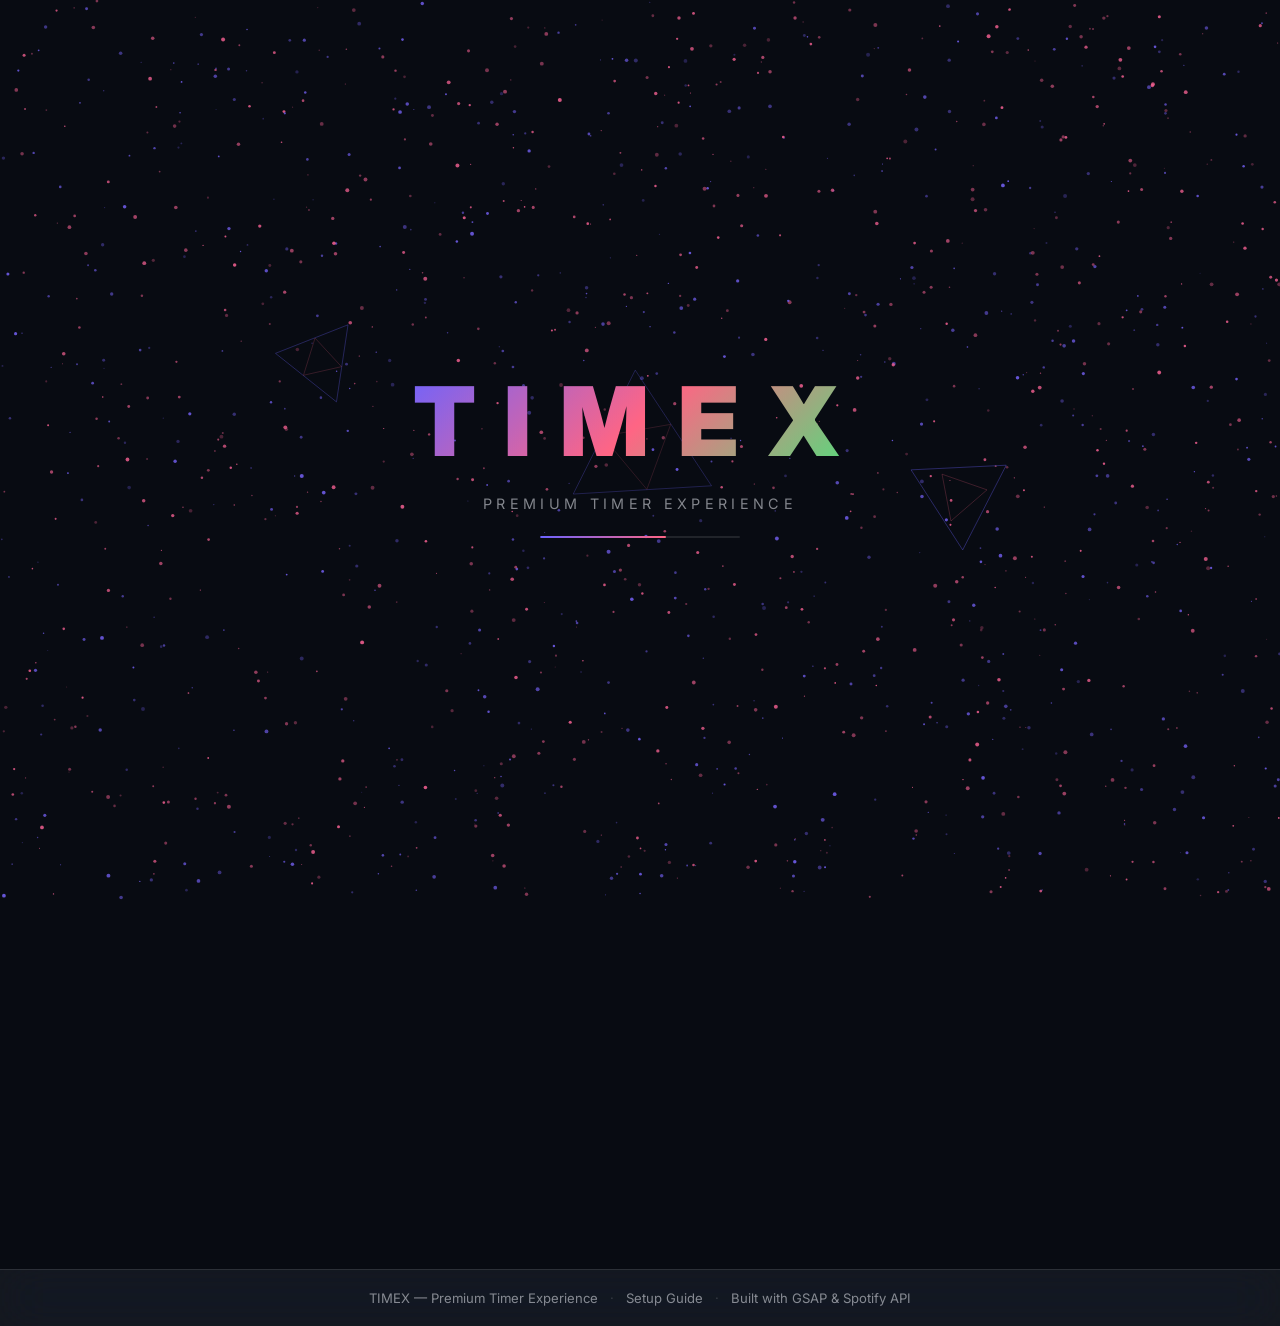
==== commit dcef85c0: "Fix code review findings: consolidate mouseleave listeners, remove empty CSS blocks, replace Three.j" ====
--- a/index.html
+++ b/index.html
@@ -315,8 +315,6 @@
   <script src="https://cdnjs.cloudflare.com/ajax/libs/gsap/3.12.5/ScrollTrigger.min.js"
     integrity="sha512-onMTRKJBKz8M1TnqqDuGBlowlH0ohFzMXYRNebz+yOcc5TQr/zAKsthzhuv0hiyUKEiQEQXIYnkA/Q2su2RMA=="
     crossorigin="anonymous" referrerpolicy="no-referrer"></script>
-  <script src="https://cdnjs.cloudflare.com/ajax/libs/three.js/r134/three.min.js"
-    crossorigin="anonymous" referrerpolicy="no-referrer"></script>
   <script src="js/timer.js"></script>
   <script src="js/spotify.js"></script>
   <script src="js/worldclocks.js"></script>
--- a/css/style.css
+++ b/css/style.css
@@ -474,7 +474,6 @@
    ========================================================= */
 .spotify-panel { position: relative; overflow: hidden; }
 
-.spotify-widget {}
 .spotify-auth {
   display: flex; flex-direction: column;
   align-items: center; gap: 16px;
@@ -600,7 +599,6 @@
 /* =========================================================
    WORLD CLOCKS
    ========================================================= */
-.worldclocks-panel {}
 .worldclocks-grid {
   display: grid;
   grid-template-columns: repeat(auto-fill, minmax(160px, 1fr));
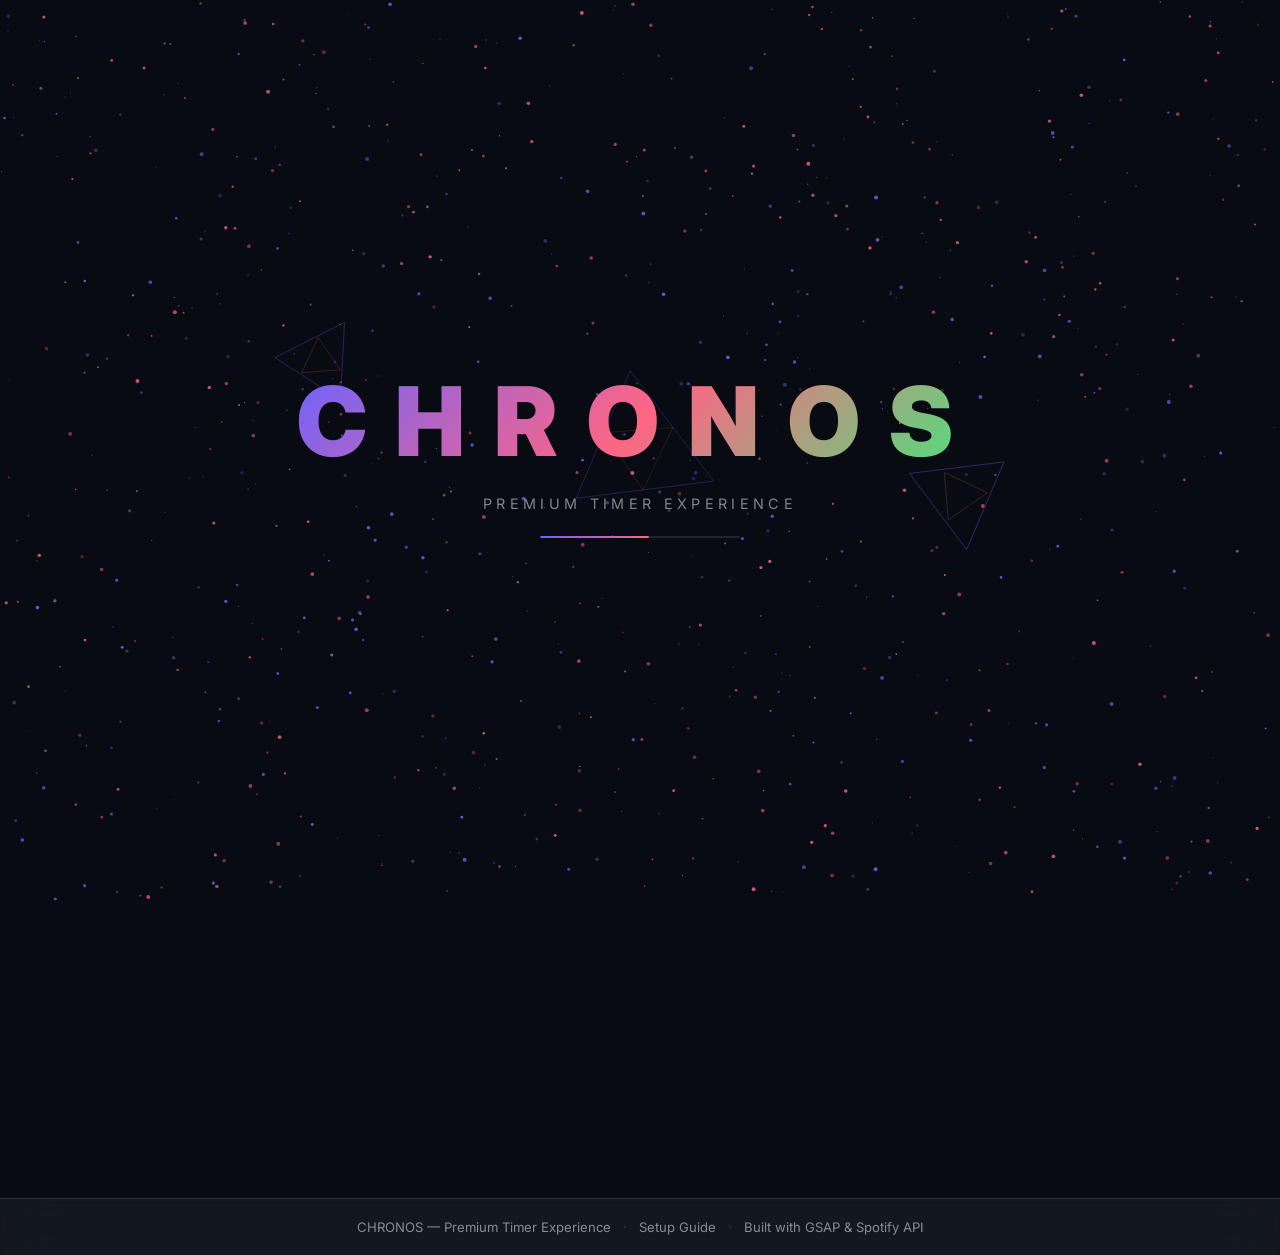
==== commit c68b8150: "Rebrand TIMEX → CHRONOS with ticker, search, orbs, and cursor fixes - Rename brand from TIMEX to CHR" ====
--- a/index.html
+++ b/index.html
@@ -3,7 +3,7 @@
 <head>
   <meta charset="UTF-8" />
   <meta name="viewport" content="width=device-width, initial-scale=1.0" />
-  <title>TIMEX — Premium Timer</title>
+  <title>CHRONOS — Premium Timer</title>
   <link rel="stylesheet" href="css/style.css" />
   <link rel="preconnect" href="https://fonts.googleapis.com" />
   <link rel="preconnect" href="https://fonts.gstatic.com" crossorigin />
@@ -15,7 +15,7 @@
   <div id="introScreen">
     <canvas id="introCanvas"></canvas>
     <div class="intro-content">
-      <div class="intro-logo">TIMEX</div>
+      <div class="intro-logo">CHRONOS</div>
       <div class="intro-tagline">Premium Timer Experience</div>
       <div class="intro-bar"><div class="intro-bar-fill" id="introBarFill"></div></div>
     </div>
@@ -26,6 +26,9 @@
 
   <!-- Animated background -->
   <div class="bg-canvas" id="bgCanvas">
+    <div class="bg-orb bg-orb-1"></div>
+    <div class="bg-orb bg-orb-2"></div>
+    <div class="bg-orb bg-orb-3"></div>
     <div class="particle-field" id="particleField"></div>
   </div>
 
@@ -37,7 +40,7 @@
           <circle cx="12" cy="12" r="10"/>
           <polyline points="12 6 12 12 16 14"/>
         </svg>
-        <span class="logo-text">TIMEX</span>
+        <span class="logo-text">CHRONOS</span>
       </div>
       <nav class="mode-nav">
         <button class="nav-btn active" data-mode="timer" aria-label="Custom Timer">
@@ -64,6 +67,26 @@
       </div>
     </div>
   </header>
+
+  <!-- ===================== WORLD CLOCKS TICKER ===================== -->
+  <div class="clock-ticker-section" id="clockTickerSection">
+    <div class="clock-ticker-wrap">
+      <div class="clock-ticker" id="clockTicker">
+        <!-- Populated by JS -->
+      </div>
+    </div>
+  </div>
+
+  <!-- ===================== TIMEZONE SEARCH ===================== -->
+  <div class="tz-search-section" id="tzSearchSection">
+    <div class="tz-search-wrap">
+      <div class="tz-search-inner">
+        <svg class="tz-search-icon" viewBox="0 0 24 24" fill="none" stroke="currentColor" stroke-width="2" aria-hidden="true"><circle cx="11" cy="11" r="8"/><line x1="21" y1="21" x2="16.65" y2="16.65"/></svg>
+        <input type="text" id="tzSearchInput" placeholder="Search any city or country..." autocomplete="off" spellcheck="false" aria-label="Search timezone" aria-autocomplete="list" aria-haspopup="listbox" />
+        <div class="tz-search-results hidden" id="tzSearchResults" role="listbox"></div>
+      </div>
+    </div>
+  </div>
 
   <!-- ===================== MAIN ===================== -->
   <main>
@@ -214,7 +237,7 @@
           </div>
         </div>
 
-        <!-- ===================== WORLD CLOCKS ===================== -->
+        <!-- ===================== WORLD CLOCKS GRID ===================== -->
         <div class="panel-block worldclocks-panel glass" id="worldClocksSection">
           <div class="panel-title">
             <svg viewBox="0 0 24 24" fill="none" stroke="currentColor" stroke-width="2" width="18" height="18" aria-hidden="true"><circle cx="12" cy="12" r="10"/><line x1="2" y1="12" x2="22" y2="12"/><path d="M12 2a15.3 15.3 0 0 1 4 10 15.3 15.3 0 0 1-4 10 15.3 15.3 0 0 1-4-10 15.3 15.3 0 0 1 4-10z"/></svg>
@@ -231,7 +254,7 @@
     <!-- ===================== FOOTER ===================== -->
     <footer class="site-footer glass">
       <div class="footer-inner">
-        <span>TIMEX — Premium Timer Experience</span>
+        <span>CHRONOS — Premium Timer Experience</span>
         <span class="footer-sep">·</span>
         <a href="SETUP.md" class="footer-link">Setup Guide</a>
         <span class="footer-sep">·</span>
@@ -309,6 +332,8 @@
   <div aria-live="polite" id="liveRegion" class="sr-only"></div>
 
   <!-- Scripts -->
+  <script src="https://cdnjs.cloudflare.com/ajax/libs/three.js/r134/three.min.js"
+    crossorigin="anonymous" referrerpolicy="no-referrer"></script>
   <script src="https://cdnjs.cloudflare.com/ajax/libs/gsap/3.12.5/gsap.min.js"
     integrity="sha512-7eHRwcbYkK4d9d/6tD8X8U9KB9TbMkByBFnELg/4Cf9ORhvf1y7qqaAggr35r14e3y/gBLmX8yYfqZPjD4ibA=="
     crossorigin="anonymous" referrerpolicy="no-referrer"></script>
--- a/css/style.css
+++ b/css/style.css
@@ -1,5 +1,5 @@
 /* =========================================================
-   TIMEX — Premium Timer  |  css/style.css
+   CHRONOS — Premium Timer  |  css/style.css
    Dark glassmorphism aesthetic — no emojis, no rings
    ========================================================= */
 
@@ -35,12 +35,11 @@
   color: var(--clr-text);
   min-height: 100vh;
   overflow-x: hidden;
-  cursor: none;
 }
 img { display: block; max-width: 100%; }
 a { color: inherit; text-decoration: none; }
 input { font-family: inherit; }
-button { font-family: inherit; cursor: none; }
+button { font-family: inherit; cursor: pointer; }
 
 /* ── Accessibility ── */
 .sr-only {
@@ -121,10 +120,45 @@
 .bg-canvas {
   position: fixed; inset: 0; z-index: 0;
   pointer-events: none; overflow: hidden;
-  background:
-    radial-gradient(ellipse at 15% 20%, rgba(108,99,255,0.12) 0%, transparent 50%),
-    radial-gradient(ellipse at 85% 80%, rgba(255,101,132,0.10) 0%, transparent 50%),
-    radial-gradient(ellipse at 50% 50%, rgba(67,233,123,0.06) 0%, transparent 60%);
+  background: var(--clr-bg);
+}
+
+/* Animated gradient orbs */
+.bg-orb {
+  position: absolute;
+  border-radius: 50%;
+  filter: blur(80px);
+  opacity: 0.18;
+  animation: orbFloat 20s ease-in-out infinite;
+  pointer-events: none;
+}
+.bg-orb-1 {
+  width: 600px; height: 600px;
+  background: radial-gradient(circle, #6c63ff, transparent 70%);
+  top: -100px; left: -100px;
+  animation-duration: 22s;
+  animation-delay: 0s;
+}
+.bg-orb-2 {
+  width: 500px; height: 500px;
+  background: radial-gradient(circle, #ff6584, transparent 70%);
+  bottom: -80px; right: -80px;
+  animation-duration: 18s;
+  animation-delay: -6s;
+}
+.bg-orb-3 {
+  width: 400px; height: 400px;
+  background: radial-gradient(circle, #43e97b, transparent 70%);
+  top: 50%; left: 50%;
+  transform: translate(-50%, -50%);
+  opacity: 0.08;
+  animation-duration: 26s;
+  animation-delay: -12s;
+}
+@keyframes orbFloat {
+  0%, 100% { transform: translate(0, 0) scale(1); }
+  33%       { transform: translate(40px, -30px) scale(1.08); }
+  66%       { transform: translate(-30px, 30px) scale(0.96); }
 }
 
 /* Particle canvas */
@@ -226,9 +260,9 @@
    HERO / TIMER SECTION
    ========================================================= */
 .hero-section {
-  min-height: 100vh;
+  min-height: 80vh;
   display: flex; align-items: center; justify-content: center;
-  padding: 100px 2rem 60px;
+  padding: 40px 2rem 60px;
   position: relative; z-index: 1;
 }
 .hero-content {
@@ -262,7 +296,7 @@
 
 .time-digits {
   font-family: var(--font-mono);
-  font-size: clamp(3.5rem, 14vw, 7.5rem);
+  font-size: clamp(3.5rem, 14vw, 6rem);
   font-weight: 700;
   color: var(--clr-white);
   letter-spacing: 0.04em;
@@ -405,7 +439,6 @@
   background: var(--clr-glass);
   border: 1px solid var(--clr-border);
   box-shadow: var(--shadow-glow);
-  cursor: none;
 }
 .completion-icon {
   width: 72px; height: 72px;
@@ -724,7 +757,7 @@
 }
 
 /* Toggle switch */
-.toggle-row { cursor: none; }
+.toggle-row { cursor: pointer; }
 .toggle-switch {
   position: relative; width: 46px; height: 26px; flex-shrink: 0;
 }
@@ -785,6 +818,197 @@
 }
 .footer-sep { opacity: 0.3; }
 .footer-link:hover { color: var(--clr-accent); }
+
+/* =========================================================
+   WORLD CLOCKS TICKER / CAROUSEL
+   ========================================================= */
+.clock-ticker-section {
+  position: sticky;
+  top: 68px;
+  z-index: 90;
+  width: 100%;
+  overflow: hidden;
+  border-top: 1px solid var(--clr-border);
+  border-bottom: 1px solid var(--clr-border);
+  background: rgba(8, 11, 18, 0.88);
+  backdrop-filter: blur(20px);
+  -webkit-backdrop-filter: blur(20px);
+}
+.clock-ticker-wrap {
+  width: 100%;
+  overflow: hidden;
+  padding: 12px 0;
+  mask-image: linear-gradient(to right, transparent 0%, black 6%, black 94%, transparent 100%);
+  -webkit-mask-image: linear-gradient(to right, transparent 0%, black 6%, black 94%, transparent 100%);
+}
+.clock-ticker {
+  display: flex;
+  align-items: center;
+  gap: 0;
+  width: max-content;
+  animation: tickerScroll 55s linear infinite;
+}
+.clock-ticker:hover { animation-play-state: paused; }
+@keyframes tickerScroll {
+  from { transform: translateX(0); }
+  to   { transform: translateX(-50%); }
+}
+.ticker-item {
+  display: flex;
+  align-items: center;
+  gap: 10px;
+  flex-shrink: 0;
+  padding: 0 28px;
+}
+.ticker-city {
+  font-size: 0.67rem;
+  font-weight: 700;
+  letter-spacing: 0.16em;
+  text-transform: uppercase;
+  color: var(--clr-text-dim);
+}
+.ticker-time {
+  font-family: var(--font-mono);
+  font-size: 0.92rem;
+  font-weight: 700;
+  color: var(--clr-white);
+  letter-spacing: 0.08em;
+  text-shadow: 0 0 14px rgba(108,99,255,0.55);
+}
+.ticker-tz {
+  font-size: 0.62rem;
+  font-weight: 600;
+  letter-spacing: 0.1em;
+  color: var(--clr-accent);
+  text-transform: uppercase;
+}
+.ticker-dot {
+  width: 3px; height: 3px;
+  border-radius: 50%;
+  background: rgba(255,255,255,0.18);
+  flex-shrink: 0;
+}
+
+/* =========================================================
+   TIMEZONE SEARCH
+   ========================================================= */
+.tz-search-section {
+  position: relative; z-index: 2;
+  padding: 20px 2rem;
+  display: flex;
+  align-items: center;
+  justify-content: center;
+}
+.tz-search-wrap {
+  width: 100%;
+  max-width: 460px;
+  position: relative;
+}
+.tz-search-inner {
+  display: flex;
+  align-items: center;
+  gap: 12px;
+  padding: 12px 20px;
+  background: var(--clr-glass);
+  border: 1px solid var(--clr-border);
+  border-radius: 100px;
+  transition: var(--transition);
+  backdrop-filter: blur(16px);
+  -webkit-backdrop-filter: blur(16px);
+}
+.tz-search-inner:focus-within {
+  border-color: var(--clr-accent);
+  background: rgba(108,99,255,0.08);
+  box-shadow: 0 0 0 3px rgba(108,99,255,0.12);
+}
+.tz-search-icon {
+  width: 16px; height: 16px;
+  stroke: var(--clr-text-dim);
+  flex-shrink: 0;
+}
+.tz-search-inner input {
+  flex: 1;
+  background: transparent;
+  border: none;
+  outline: none;
+  color: var(--clr-text);
+  font-size: 0.9rem;
+  font-family: var(--font-ui);
+}
+.tz-search-inner input::placeholder { color: var(--clr-text-dim); }
+.tz-search-results {
+  position: absolute;
+  top: calc(100% + 8px);
+  left: 0; right: 0;
+  background: rgba(10,14,24,0.97);
+  border: 1px solid var(--clr-border);
+  border-radius: var(--radius-md);
+  overflow: hidden;
+  backdrop-filter: blur(24px);
+  -webkit-backdrop-filter: blur(24px);
+  z-index: 300;
+  box-shadow: 0 20px 48px rgba(0,0,0,0.55);
+}
+.tz-search-results.hidden { display: none; }
+.tz-result-item {
+  display: flex;
+  align-items: center;
+  gap: 12px;
+  padding: 11px 18px;
+  cursor: pointer;
+  transition: background var(--transition);
+  border-bottom: 1px solid rgba(255,255,255,0.04);
+}
+.tz-result-item:last-child { border-bottom: none; }
+.tz-result-item:hover { background: rgba(108,99,255,0.12); }
+.tz-result-city {
+  flex: 1;
+  font-size: 0.88rem;
+  font-weight: 600;
+  color: var(--clr-text);
+  text-transform: capitalize;
+}
+.tz-result-time {
+  font-family: var(--font-mono);
+  font-size: 0.82rem;
+  color: var(--clr-white);
+  letter-spacing: 0.05em;
+}
+.tz-result-tz {
+  font-size: 0.68rem;
+  color: var(--clr-accent);
+  letter-spacing: 0.08em;
+  text-transform: uppercase;
+}
+.tz-no-result {
+  color: var(--clr-text-dim);
+  font-size: 0.85rem;
+  cursor: default;
+  padding: 12px 18px;
+}
+.tz-added-notif {
+  position: fixed;
+  bottom: 28px;
+  left: 50%;
+  transform: translateX(-50%) translateY(80px);
+  padding: 10px 24px;
+  background: rgba(108,99,255,0.92);
+  color: white;
+  border-radius: 100px;
+  font-size: 0.84rem;
+  font-weight: 600;
+  z-index: 9999;
+  opacity: 0;
+  pointer-events: none;
+  transition: transform 0.4s cubic-bezier(0.34, 1.56, 0.64, 1), opacity 0.35s ease;
+  backdrop-filter: blur(12px);
+  box-shadow: 0 8px 32px rgba(108,99,255,0.4);
+  white-space: nowrap;
+}
+.tz-added-notif.show {
+  transform: translateX(-50%) translateY(0);
+  opacity: 1;
+}
 
 /* =========================================================
    SCROLL ANIMATIONS (initial state)
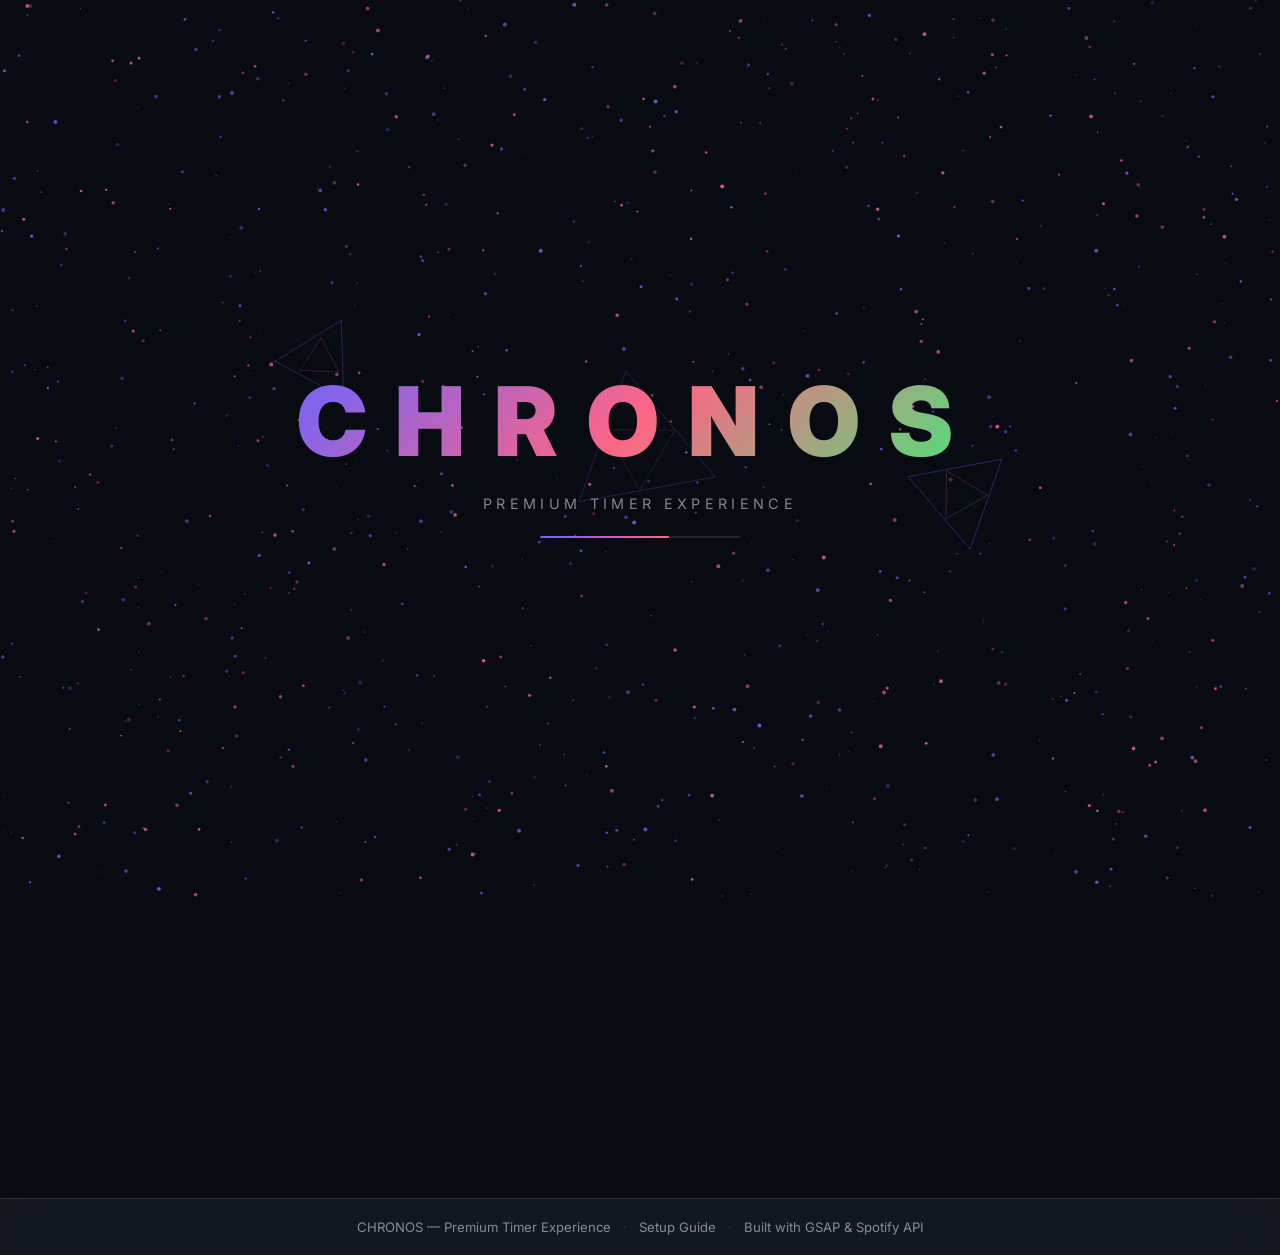
==== commit 878006e5: "Fix CodeQL: add SRI integrity hash for three.js CDN script Also improve Three.js fallback with try-c" ====
--- a/index.html
+++ b/index.html
@@ -333,6 +333,7 @@
 
   <!-- Scripts -->
   <script src="https://cdnjs.cloudflare.com/ajax/libs/three.js/r134/three.min.js"
+    integrity="sha384-OLBgp1GsljhM2TJ+sbHjaiH9txEUvgdDTAzHv2P24donTt6/529l+9Ua0vFImLlb"
     crossorigin="anonymous" referrerpolicy="no-referrer"></script>
   <script src="https://cdnjs.cloudflare.com/ajax/libs/gsap/3.12.5/gsap.min.js"
     integrity="sha512-7eHRwcbYkK4d9d/6tD8X8U9KB9TbMkByBFnELg/4Cf9ORhvf1y7qqaAggr35r14e3y/gBLmX8yYfqZPjD4ibA=="
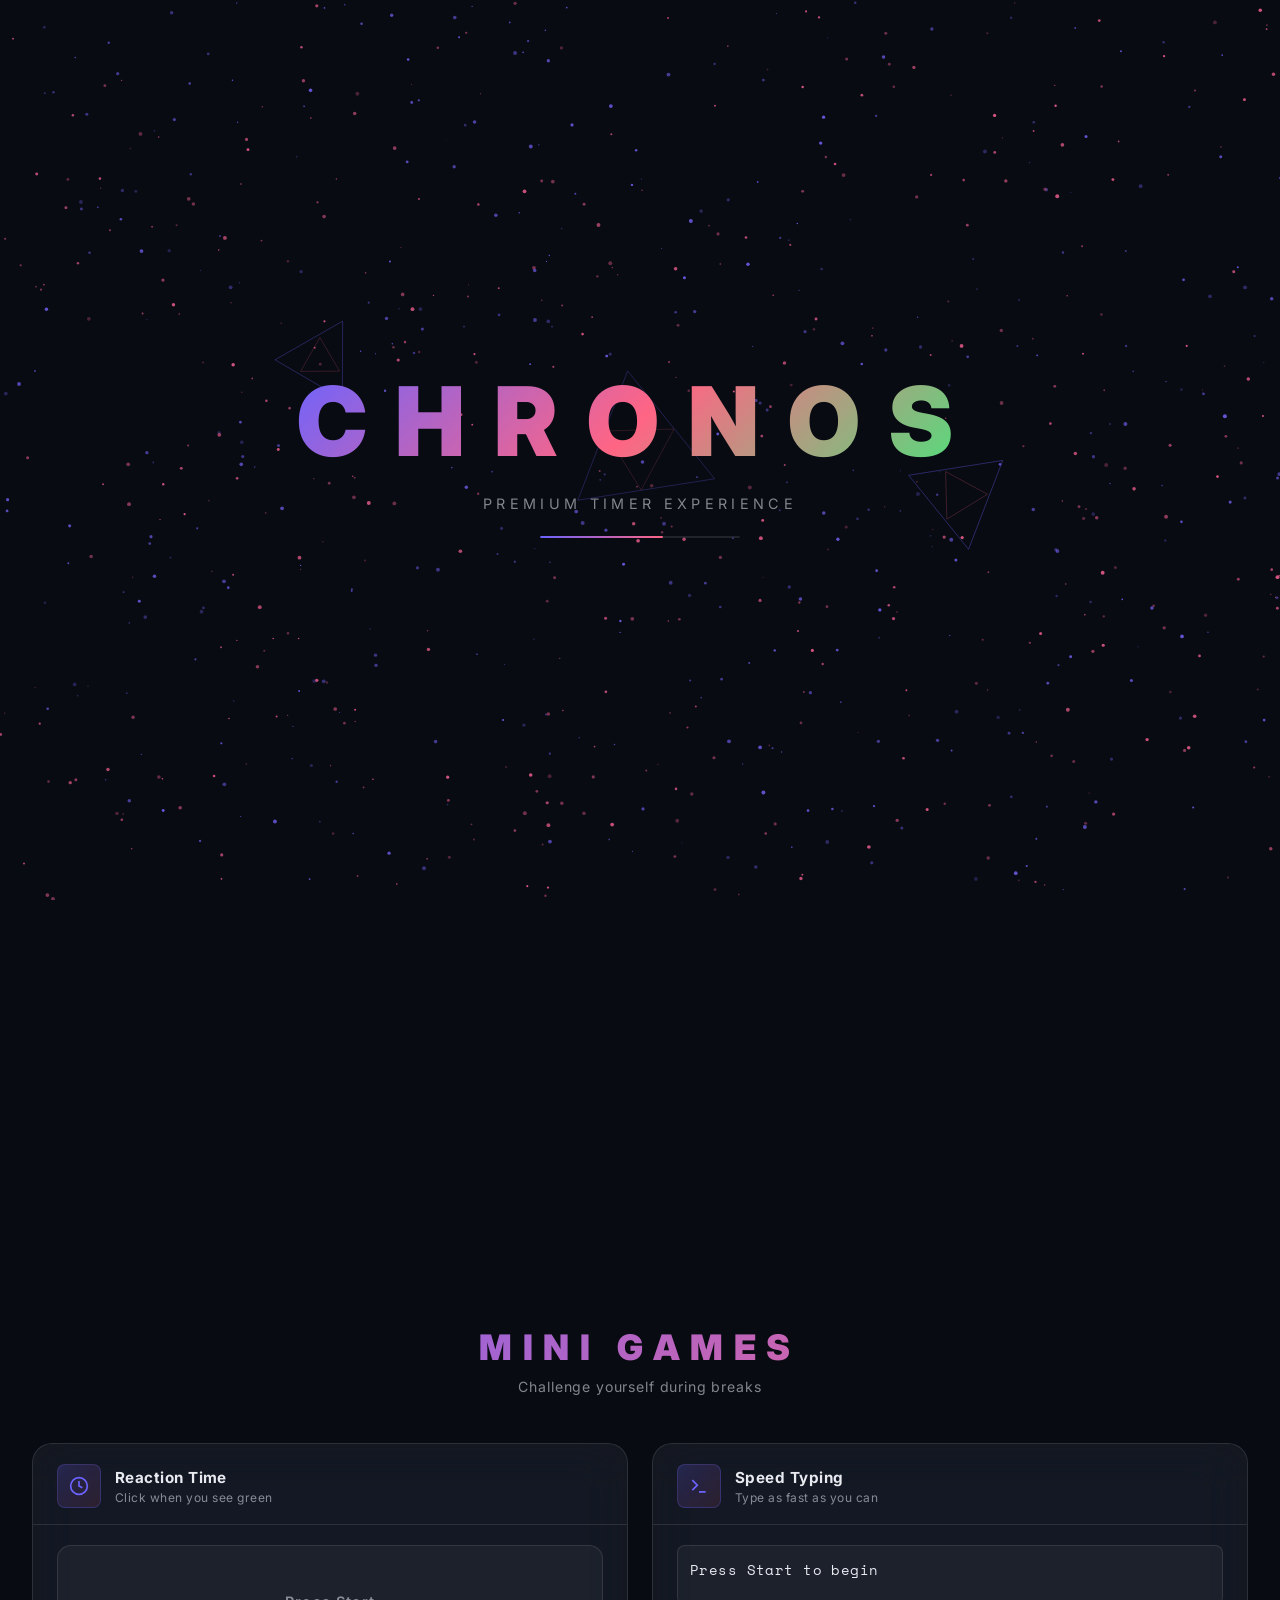
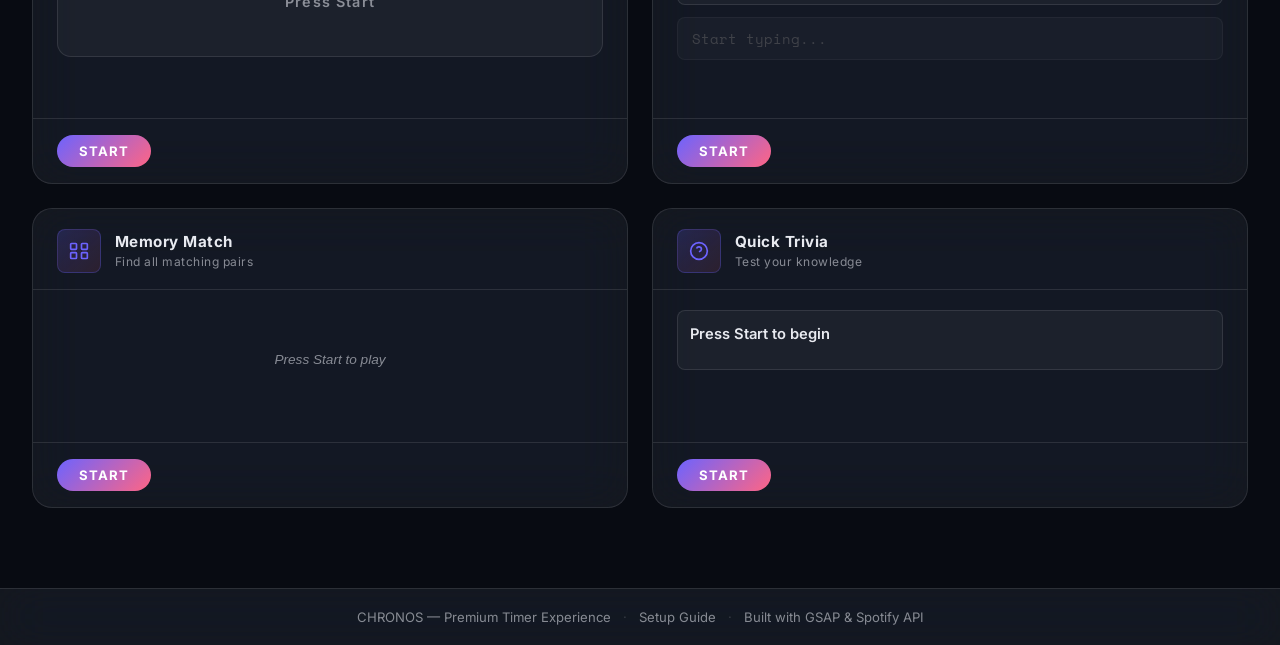
==== commit 10eea04e: "feat: add sand animation, light/dark mode, fullscreen, background customizer, and 4 mini games Agent" ====
--- a/index.html
+++ b/index.html
@@ -29,6 +29,7 @@
     <div class="bg-orb bg-orb-1"></div>
     <div class="bg-orb bg-orb-2"></div>
     <div class="bg-orb bg-orb-3"></div>
+    <canvas id="sandCanvas" aria-hidden="true"></canvas>
     <div class="particle-field" id="particleField"></div>
   </div>
 
@@ -57,6 +58,14 @@
         </button>
       </nav>
       <div class="header-actions">
+        <button class="icon-btn" id="themeToggle" aria-label="Toggle theme" title="Toggle Light/Dark Mode">
+          <svg id="themeIconSun" viewBox="0 0 24 24" fill="none" stroke="currentColor" stroke-width="2" aria-hidden="true"><circle cx="12" cy="12" r="5"/><line x1="12" y1="1" x2="12" y2="3"/><line x1="12" y1="21" x2="12" y2="23"/><line x1="4.22" y1="4.22" x2="5.64" y2="5.64"/><line x1="18.36" y1="18.36" x2="19.78" y2="19.78"/><line x1="1" y1="12" x2="3" y2="12"/><line x1="21" y1="12" x2="23" y2="12"/><line x1="4.22" y1="19.78" x2="5.64" y2="18.36"/><line x1="18.36" y1="5.64" x2="19.78" y2="4.22"/></svg>
+          <svg id="themeIconMoon" viewBox="0 0 24 24" fill="none" stroke="currentColor" stroke-width="2" aria-hidden="true" style="display:none"><path d="M21 12.79A9 9 0 1 1 11.21 3 7 7 0 0 0 21 12.79z"/></svg>
+        </button>
+        <button class="icon-btn" id="fullscreenToggle" aria-label="Toggle fullscreen" title="Toggle Fullscreen">
+          <svg id="fsExpand" viewBox="0 0 24 24" fill="none" stroke="currentColor" stroke-width="2" aria-hidden="true"><path d="M8 3H5a2 2 0 0 0-2 2v3m18 0V5a2 2 0 0 0-2-2h-3m0 18h3a2 2 0 0 0 2-2v-3M3 16v3a2 2 0 0 0 2 2h3"/></svg>
+          <svg id="fsCollapse" viewBox="0 0 24 24" fill="none" stroke="currentColor" stroke-width="2" aria-hidden="true" style="display:none"><path d="M8 3v3a2 2 0 0 1-2 2H3m18 0h-3a2 2 0 0 1-2-2V3m0 18v-3a2 2 0 0 1 2-2h3M3 16h3a2 2 0 0 1 2 2v3"/></svg>
+        </button>
         <button class="icon-btn" id="settingsToggle" aria-label="Settings" title="Settings">
           <svg viewBox="0 0 24 24" fill="none" stroke="currentColor" stroke-width="2" aria-hidden="true"><circle cx="12" cy="12" r="3"/><path d="M19.07 4.93l-1.41 1.41M4.93 4.93l1.41 1.41M19.07 19.07l-1.41-1.41M4.93 19.07l1.41-1.41M12 2v2M12 20v2M2 12h2M20 12h2"/></svg>
         </button>
@@ -251,6 +260,107 @@
       </div>
     </section>
 
+    <!-- ===================== MINI GAMES ===================== -->
+    <section class="games-section" id="gamesSection">
+      <div class="games-section-header">
+        <h2 class="games-section-title">MINI GAMES</h2>
+        <p class="games-section-sub">Challenge yourself during breaks</p>
+      </div>
+      <div class="games-grid">
+
+        <!-- Reaction Time -->
+        <div class="game-card glass" id="reactionCard">
+          <div class="game-card-header">
+            <div class="game-icon">
+              <svg viewBox="0 0 24 24" fill="none" stroke="currentColor" stroke-width="2" aria-hidden="true"><circle cx="12" cy="12" r="10"/><polyline points="12 6 12 12 16 14"/></svg>
+            </div>
+            <div class="game-meta">
+              <div class="game-title">Reaction Time</div>
+              <div class="game-subtitle">Click when you see green</div>
+            </div>
+          </div>
+          <div class="game-body">
+            <div class="reaction-zone" id="reactionZone" data-state="idle">
+              <span id="reactionMessage">Press Start</span>
+            </div>
+            <div class="reaction-ms" id="reactionMs"></div>
+          </div>
+          <div class="game-footer">
+            <button class="game-start-btn" id="reactionStartBtn">Start</button>
+            <div class="game-best" id="reactionBest"></div>
+          </div>
+        </div>
+
+        <!-- Speed Typing -->
+        <div class="game-card glass" id="typingCard">
+          <div class="game-card-header">
+            <div class="game-icon">
+              <svg viewBox="0 0 24 24" fill="none" stroke="currentColor" stroke-width="2" aria-hidden="true"><polyline points="4 17 10 11 4 5"/><line x1="12" y1="19" x2="20" y2="19"/></svg>
+            </div>
+            <div class="game-meta">
+              <div class="game-title">Speed Typing</div>
+              <div class="game-subtitle">Type as fast as you can</div>
+            </div>
+          </div>
+          <div class="game-body">
+            <div class="typing-prompt-text" id="typingPromptText">Press Start to begin</div>
+            <input type="text" class="typing-input-field" id="typingInputField" placeholder="Start typing..." disabled autocomplete="off" spellcheck="false" />
+            <div class="typing-wpm" id="typingWpm"></div>
+          </div>
+          <div class="game-footer">
+            <button class="game-start-btn" id="typingStartBtn">Start</button>
+            <div class="game-timer-display" id="typingTimerDisplay"></div>
+          </div>
+        </div>
+
+        <!-- Memory Match -->
+        <div class="game-card glass" id="memoryCard">
+          <div class="game-card-header">
+            <div class="game-icon">
+              <svg viewBox="0 0 24 24" fill="none" stroke="currentColor" stroke-width="2" aria-hidden="true"><rect x="2" y="3" width="7" height="7" rx="1"/><rect x="15" y="3" width="7" height="7" rx="1"/><rect x="15" y="14" width="7" height="7" rx="1"/><rect x="2" y="14" width="7" height="7" rx="1"/></svg>
+            </div>
+            <div class="game-meta">
+              <div class="game-title">Memory Match</div>
+              <div class="game-subtitle">Find all matching pairs</div>
+            </div>
+          </div>
+          <div class="game-body">
+            <div class="memory-board" id="memoryBoard">
+              <div class="memory-idle-msg">Press Start to play</div>
+            </div>
+            <div class="memory-moves" id="memoryMoves"></div>
+          </div>
+          <div class="game-footer">
+            <button class="game-start-btn" id="memoryStartBtn">Start</button>
+            <div class="game-score" id="memoryScore"></div>
+          </div>
+        </div>
+
+        <!-- Quick Trivia -->
+        <div class="game-card glass" id="triviaCard">
+          <div class="game-card-header">
+            <div class="game-icon">
+              <svg viewBox="0 0 24 24" fill="none" stroke="currentColor" stroke-width="2" aria-hidden="true"><circle cx="12" cy="12" r="10"/><path d="M9.09 9a3 3 0 0 1 5.83 1c0 2-3 3-3 3"/><line x1="12" y1="17" x2="12.01" y2="17"/></svg>
+            </div>
+            <div class="game-meta">
+              <div class="game-title">Quick Trivia</div>
+              <div class="game-subtitle">Test your knowledge</div>
+            </div>
+          </div>
+          <div class="game-body">
+            <div class="trivia-question-text" id="triviaQuestionText">Press Start to begin</div>
+            <div class="trivia-answers" id="triviaAnswers"></div>
+            <div class="trivia-feedback" id="triviaFeedback"></div>
+          </div>
+          <div class="game-footer">
+            <button class="game-start-btn" id="triviaStartBtn">Start</button>
+            <div class="trivia-progress-display" id="triviaProgressDisplay"></div>
+          </div>
+        </div>
+
+      </div>
+    </section>
+
     <!-- ===================== FOOTER ===================== -->
     <footer class="site-footer glass">
       <div class="footer-inner">
@@ -273,6 +383,25 @@
         </button>
       </div>
       <div class="panel-body">
+        <section class="setting-group">
+          <h3>Appearance</h3>
+          <label class="setting-row toggle-row">
+            Light Mode
+            <div class="toggle-switch">
+              <input type="checkbox" id="lightModeToggle" />
+              <span class="toggle-slider"></span>
+            </div>
+          </label>
+          <label class="setting-row">
+            Background
+            <select id="bgStyleSelect" class="setting-select">
+              <option value="full">Full (Sand + Orbs + Particles)</option>
+              <option value="sand">Sand + Orbs</option>
+              <option value="orbs">Orbs + Particles</option>
+              <option value="minimal">Minimal</option>
+            </select>
+          </label>
+        </section>
         <section class="setting-group">
           <h3>Pomodoro Durations</h3>
           <label class="setting-row">
@@ -344,6 +473,7 @@
   <script src="js/timer.js"></script>
   <script src="js/spotify.js"></script>
   <script src="js/worldclocks.js"></script>
+  <script src="js/games.js"></script>
   <script src="js/app.js"></script>
 </body>
 </html>
--- a/css/style.css
+++ b/css/style.css
@@ -149,8 +149,7 @@
 .bg-orb-3 {
   width: 400px; height: 400px;
   background: radial-gradient(circle, #43e97b, transparent 70%);
-  top: 50%; left: 50%;
-  transform: translate(-50%, -50%);
+  top: calc(50% - 200px); left: calc(50% - 200px);
   opacity: 0.08;
   animation-duration: 26s;
   animation-delay: -12s;
@@ -827,6 +826,7 @@
   top: 68px;
   z-index: 90;
   width: 100%;
+  margin-top: 68px;
   overflow: hidden;
   border-top: 1px solid var(--clr-border);
   border-bottom: 1px solid var(--clr-border);
@@ -1058,4 +1058,422 @@
   .worldclocks-grid { grid-template-columns: repeat(auto-fill, minmax(130px, 1fr)); }
   .completion-inner { padding: 40px 32px; }
   .completion-text { font-size: 2rem; }
-}
+  .games-grid { grid-template-columns: 1fr; }
+  .header-actions { gap: 4px; }
+}
+
+/* =========================================================
+   LIGHT MODE
+   ========================================================= */
+body.light-mode {
+  --clr-bg:        #f0f2f8;
+  --clr-surface:   rgba(0,0,0,0.03);
+  --clr-glass:     rgba(255,255,255,0.68);
+  --clr-glass-hov: rgba(255,255,255,0.88);
+  --clr-border:    rgba(0,0,0,0.10);
+  --clr-text:      #1a1c28;
+  --clr-text-dim:  rgba(26,28,40,0.55);
+  --clr-white:     #1a1c28;
+  --shadow-glow:   0 0 60px rgba(108,99,255,0.18);
+}
+body.light-mode .bg-canvas {
+  background: var(--clr-bg);
+}
+body.light-mode .bg-orb {
+  opacity: 0.12;
+}
+body.light-mode .clock-ticker-section {
+  background: rgba(240,242,248,0.88);
+}
+body.light-mode .tz-search-results {
+  background: rgba(240,242,248,0.97);
+}
+body.light-mode .panel-header {
+  background: rgba(240,242,248,0.92);
+}
+body.light-mode .site-header {
+  background: rgba(240,242,248,0.88);
+  border-color: rgba(0,0,0,0.08);
+}
+body.light-mode .time-digits {
+  color: #1a1c28;
+  text-shadow: 0 0 40px rgba(108,99,255,0.25), 0 0 80px rgba(108,99,255,0.08);
+}
+body.light-mode .clock-time {
+  color: #1a1c28;
+  text-shadow: 0 0 20px rgba(108,99,255,0.2);
+}
+body.light-mode #sandCanvas { opacity: 0.25; }
+
+/* =========================================================
+   SAND CANVAS
+   ========================================================= */
+#sandCanvas {
+  position: absolute;
+  inset: 0;
+  width: 100%;
+  height: 100%;
+  pointer-events: none;
+  opacity: 0.55;
+  transition: opacity 0.6s ease;
+}
+#sandCanvas.hidden { opacity: 0 !important; }
+
+/* =========================================================
+   SETTING SELECT
+   ========================================================= */
+.setting-select {
+  padding: 7px 10px;
+  background: rgba(255,255,255,0.06);
+  border: 1px solid var(--clr-border);
+  border-radius: var(--radius-sm);
+  color: var(--clr-text);
+  font-size: 0.88rem;
+  font-family: inherit;
+  cursor: pointer;
+  transition: var(--transition);
+  appearance: none;
+  -webkit-appearance: none;
+  background-image: url("data:image/svg+xml,%3Csvg xmlns='http://www.w3.org/2000/svg' width='12' height='8' viewBox='0 0 12 8'%3E%3Cpath d='M1 1l5 5 5-5' stroke='rgba(232,234,240,0.5)' stroke-width='1.5' fill='none' stroke-linecap='round'/%3E%3C/svg%3E");
+  background-repeat: no-repeat;
+  background-position: right 10px center;
+  padding-right: 30px;
+}
+.setting-select:focus {
+  outline: none;
+  border-color: var(--clr-accent);
+  background-color: rgba(108,99,255,0.1);
+}
+body.light-mode .setting-select {
+  background-color: rgba(0,0,0,0.05);
+  background-image: url("data:image/svg+xml,%3Csvg xmlns='http://www.w3.org/2000/svg' width='12' height='8' viewBox='0 0 12 8'%3E%3Cpath d='M1 1l5 5 5-5' stroke='rgba(26,28,40,0.45)' stroke-width='1.5' fill='none' stroke-linecap='round'/%3E%3C/svg%3E");
+}
+
+/* =========================================================
+   MINI GAMES SECTION
+   ========================================================= */
+.games-section {
+  position: relative; z-index: 1;
+  padding: 60px 2rem 80px;
+  max-width: 1300px;
+  margin: 0 auto;
+}
+.games-section-header {
+  text-align: center;
+  margin-bottom: 48px;
+}
+.games-section-title {
+  font-size: clamp(1.4rem, 4vw, 2.2rem);
+  font-weight: 900;
+  letter-spacing: 0.3em;
+  background: linear-gradient(135deg, var(--clr-accent), var(--clr-accent2));
+  -webkit-background-clip: text; -webkit-text-fill-color: transparent;
+  background-clip: text;
+  margin-bottom: 10px;
+}
+.games-section-sub {
+  font-size: 0.88rem;
+  color: var(--clr-text-dim);
+  letter-spacing: 0.06em;
+}
+.games-grid {
+  display: grid;
+  grid-template-columns: repeat(2, 1fr);
+  gap: 24px;
+}
+@media (max-width: 900px) {
+  .games-grid { grid-template-columns: 1fr; }
+}
+
+/* ── Game Card ── */
+.game-card {
+  padding: 0;
+  overflow: hidden;
+  display: flex;
+  flex-direction: column;
+  transition: var(--transition);
+}
+.game-card:hover {
+  border-color: rgba(108,99,255,0.3);
+  box-shadow: 0 12px 40px rgba(108,99,255,0.12);
+  transform: translateY(-2px);
+}
+.game-card-header {
+  display: flex;
+  align-items: center;
+  gap: 14px;
+  padding: 20px 24px 16px;
+  border-bottom: 1px solid var(--clr-border);
+}
+.game-icon {
+  width: 44px; height: 44px;
+  border-radius: var(--radius-sm);
+  background: linear-gradient(135deg, rgba(108,99,255,0.2), rgba(255,101,132,0.1));
+  border: 1px solid rgba(108,99,255,0.25);
+  display: flex; align-items: center; justify-content: center;
+  flex-shrink: 0;
+}
+.game-icon svg {
+  width: 20px; height: 20px;
+  stroke: var(--clr-accent);
+}
+.game-meta { display: flex; flex-direction: column; gap: 3px; }
+.game-title {
+  font-size: 0.95rem;
+  font-weight: 700;
+  color: var(--clr-text);
+  letter-spacing: 0.03em;
+}
+.game-subtitle {
+  font-size: 0.75rem;
+  color: var(--clr-text-dim);
+  letter-spacing: 0.04em;
+}
+.game-body {
+  flex: 1;
+  padding: 20px 24px;
+  display: flex;
+  flex-direction: column;
+  gap: 12px;
+  min-height: 140px;
+}
+.game-footer {
+  padding: 16px 24px;
+  border-top: 1px solid var(--clr-border);
+  display: flex;
+  align-items: center;
+  justify-content: space-between;
+  gap: 12px;
+}
+.game-start-btn {
+  padding: 8px 22px;
+  border: none;
+  border-radius: 100px;
+  background: linear-gradient(135deg, var(--clr-accent), var(--clr-accent2));
+  color: white;
+  font-size: 0.82rem;
+  font-weight: 700;
+  letter-spacing: 0.08em;
+  text-transform: uppercase;
+  transition: var(--transition);
+}
+.game-start-btn:hover {
+  transform: scale(1.05);
+  box-shadow: 0 6px 24px rgba(108,99,255,0.4);
+}
+.game-start-btn:active { transform: scale(0.96); }
+.game-best, .game-score, .game-timer-display, .trivia-progress-display {
+  font-size: 0.78rem;
+  color: var(--clr-text-dim);
+  font-family: var(--font-mono);
+  letter-spacing: 0.05em;
+}
+
+/* ── Reaction Game ── */
+.reaction-zone {
+  flex: 1;
+  display: flex;
+  align-items: center;
+  justify-content: center;
+  min-height: 80px;
+  border-radius: var(--radius-md);
+  background: rgba(255,255,255,0.04);
+  border: 1px solid var(--clr-border);
+  cursor: pointer;
+  transition: background 0.15s ease, border-color 0.15s ease;
+  user-select: none;
+  font-size: 0.9rem;
+  font-weight: 600;
+  color: var(--clr-text-dim);
+  letter-spacing: 0.08em;
+}
+.reaction-zone[data-state="wait"] {
+  background: rgba(255,101,132,0.1);
+  border-color: rgba(255,101,132,0.3);
+  color: var(--clr-accent2);
+}
+.reaction-zone[data-state="go"] {
+  background: rgba(67,233,123,0.15);
+  border-color: rgba(67,233,123,0.5);
+  color: #43e97b;
+  cursor: pointer;
+  animation: reactionPulse 0.5s ease-out;
+}
+.reaction-zone[data-state="too-early"] {
+  background: rgba(255,101,132,0.15);
+  border-color: rgba(255,101,132,0.5);
+  color: var(--clr-accent2);
+}
+@keyframes reactionPulse {
+  from { box-shadow: 0 0 0 0 rgba(67,233,123,0.5); }
+  to   { box-shadow: 0 0 0 20px rgba(67,233,123,0); }
+}
+.reaction-ms {
+  font-family: var(--font-mono);
+  font-size: 1.3rem;
+  font-weight: 700;
+  text-align: center;
+  color: var(--clr-accent3);
+  letter-spacing: 0.05em;
+  min-height: 1.8rem;
+}
+
+/* ── Speed Typing Game ── */
+.typing-prompt-text {
+  font-size: 0.9rem;
+  color: var(--clr-text);
+  line-height: 1.6;
+  padding: 12px;
+  background: rgba(255,255,255,0.04);
+  border: 1px solid var(--clr-border);
+  border-radius: var(--radius-sm);
+  min-height: 60px;
+  font-family: var(--font-mono);
+  letter-spacing: 0.03em;
+}
+.typing-input-field {
+  width: 100%;
+  padding: 10px 14px;
+  background: rgba(255,255,255,0.06);
+  border: 1px solid var(--clr-border);
+  border-radius: var(--radius-sm);
+  color: var(--clr-text);
+  font-family: var(--font-mono);
+  font-size: 0.88rem;
+  transition: var(--transition);
+  resize: none;
+}
+.typing-input-field:focus {
+  outline: none;
+  border-color: var(--clr-accent);
+  background: rgba(108,99,255,0.08);
+}
+.typing-input-field:disabled {
+  opacity: 0.45;
+  cursor: not-allowed;
+}
+.typing-wpm {
+  font-family: var(--font-mono);
+  font-size: 1rem;
+  font-weight: 700;
+  color: var(--clr-accent);
+  text-align: center;
+  letter-spacing: 0.05em;
+  min-height: 1.6rem;
+}
+
+/* ── Memory Game ── */
+.memory-board {
+  display: grid;
+  grid-template-columns: repeat(4, 1fr);
+  gap: 8px;
+  min-height: 100px;
+}
+.memory-idle-msg {
+  grid-column: 1 / -1;
+  display: flex;
+  align-items: center;
+  justify-content: center;
+  font-size: 0.85rem;
+  color: var(--clr-text-dim);
+  font-style: italic;
+  min-height: 80px;
+}
+.memory-card {
+  aspect-ratio: 1;
+  border-radius: var(--radius-sm);
+  border: 1px solid var(--clr-border);
+  background: rgba(255,255,255,0.05);
+  cursor: pointer;
+  transition: transform 0.3s ease, background 0.2s ease;
+  display: flex;
+  align-items: center;
+  justify-content: center;
+  position: relative;
+  overflow: hidden;
+  transform-style: preserve-3d;
+}
+.memory-card:hover:not(.flipped):not(.matched) {
+  border-color: rgba(108,99,255,0.4);
+  background: rgba(108,99,255,0.1);
+  transform: scale(1.05);
+}
+.memory-card.flipped, .memory-card.matched {
+  border-color: transparent;
+  cursor: default;
+}
+.memory-card.matched {
+  opacity: 0.5;
+  transform: scale(0.95);
+}
+.memory-card-inner {
+  width: 70%;
+  height: 70%;
+  border-radius: 50%;
+  pointer-events: none;
+}
+.memory-moves {
+  font-size: 0.78rem;
+  color: var(--clr-text-dim);
+  text-align: center;
+  font-family: var(--font-mono);
+}
+
+/* ── Trivia Game ── */
+.trivia-question-text {
+  font-size: 0.92rem;
+  font-weight: 600;
+  color: var(--clr-text);
+  line-height: 1.55;
+  padding: 12px;
+  background: rgba(255,255,255,0.04);
+  border: 1px solid var(--clr-border);
+  border-radius: var(--radius-sm);
+  min-height: 60px;
+}
+.trivia-answers {
+  display: grid;
+  grid-template-columns: 1fr 1fr;
+  gap: 8px;
+}
+.trivia-answer-btn {
+  padding: 8px 12px;
+  border: 1px solid var(--clr-border);
+  border-radius: var(--radius-sm);
+  background: rgba(255,255,255,0.05);
+  color: var(--clr-text-dim);
+  font-size: 0.82rem;
+  font-weight: 500;
+  text-align: left;
+  transition: var(--transition);
+  cursor: pointer;
+  line-height: 1.3;
+}
+.trivia-answer-btn:hover:not(:disabled) {
+  background: rgba(108,99,255,0.12);
+  border-color: rgba(108,99,255,0.35);
+  color: var(--clr-text);
+}
+.trivia-answer-btn.correct {
+  background: rgba(67,233,123,0.15);
+  border-color: rgba(67,233,123,0.5);
+  color: #43e97b;
+  pointer-events: none;
+}
+.trivia-answer-btn.wrong {
+  background: rgba(255,101,132,0.15);
+  border-color: rgba(255,101,132,0.4);
+  color: var(--clr-accent2);
+  pointer-events: none;
+}
+.trivia-answer-btn:disabled { cursor: default; }
+.trivia-feedback {
+  font-size: 0.8rem;
+  font-weight: 600;
+  letter-spacing: 0.06em;
+  text-align: center;
+  min-height: 1.3rem;
+  color: var(--clr-text-dim);
+}
+.trivia-feedback.correct { color: #43e97b; }
+.trivia-feedback.wrong   { color: var(--clr-accent2); }
